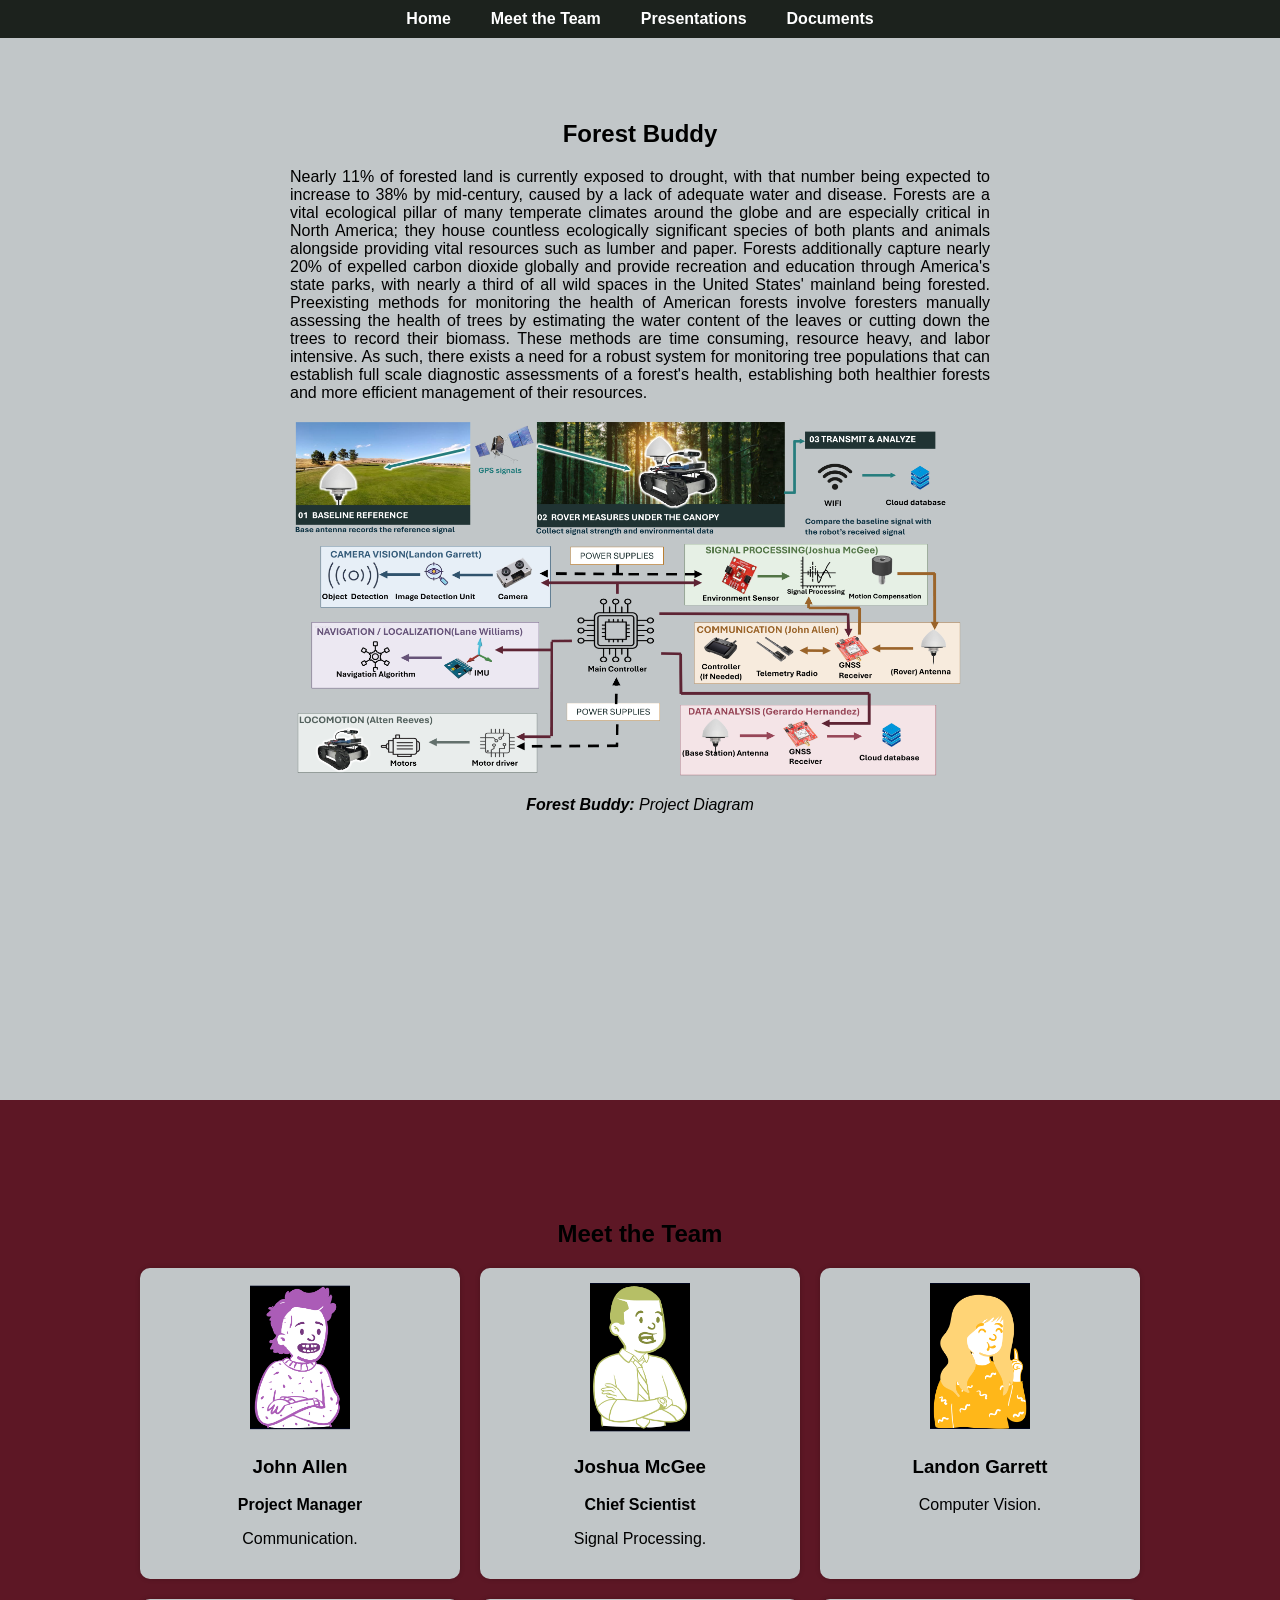
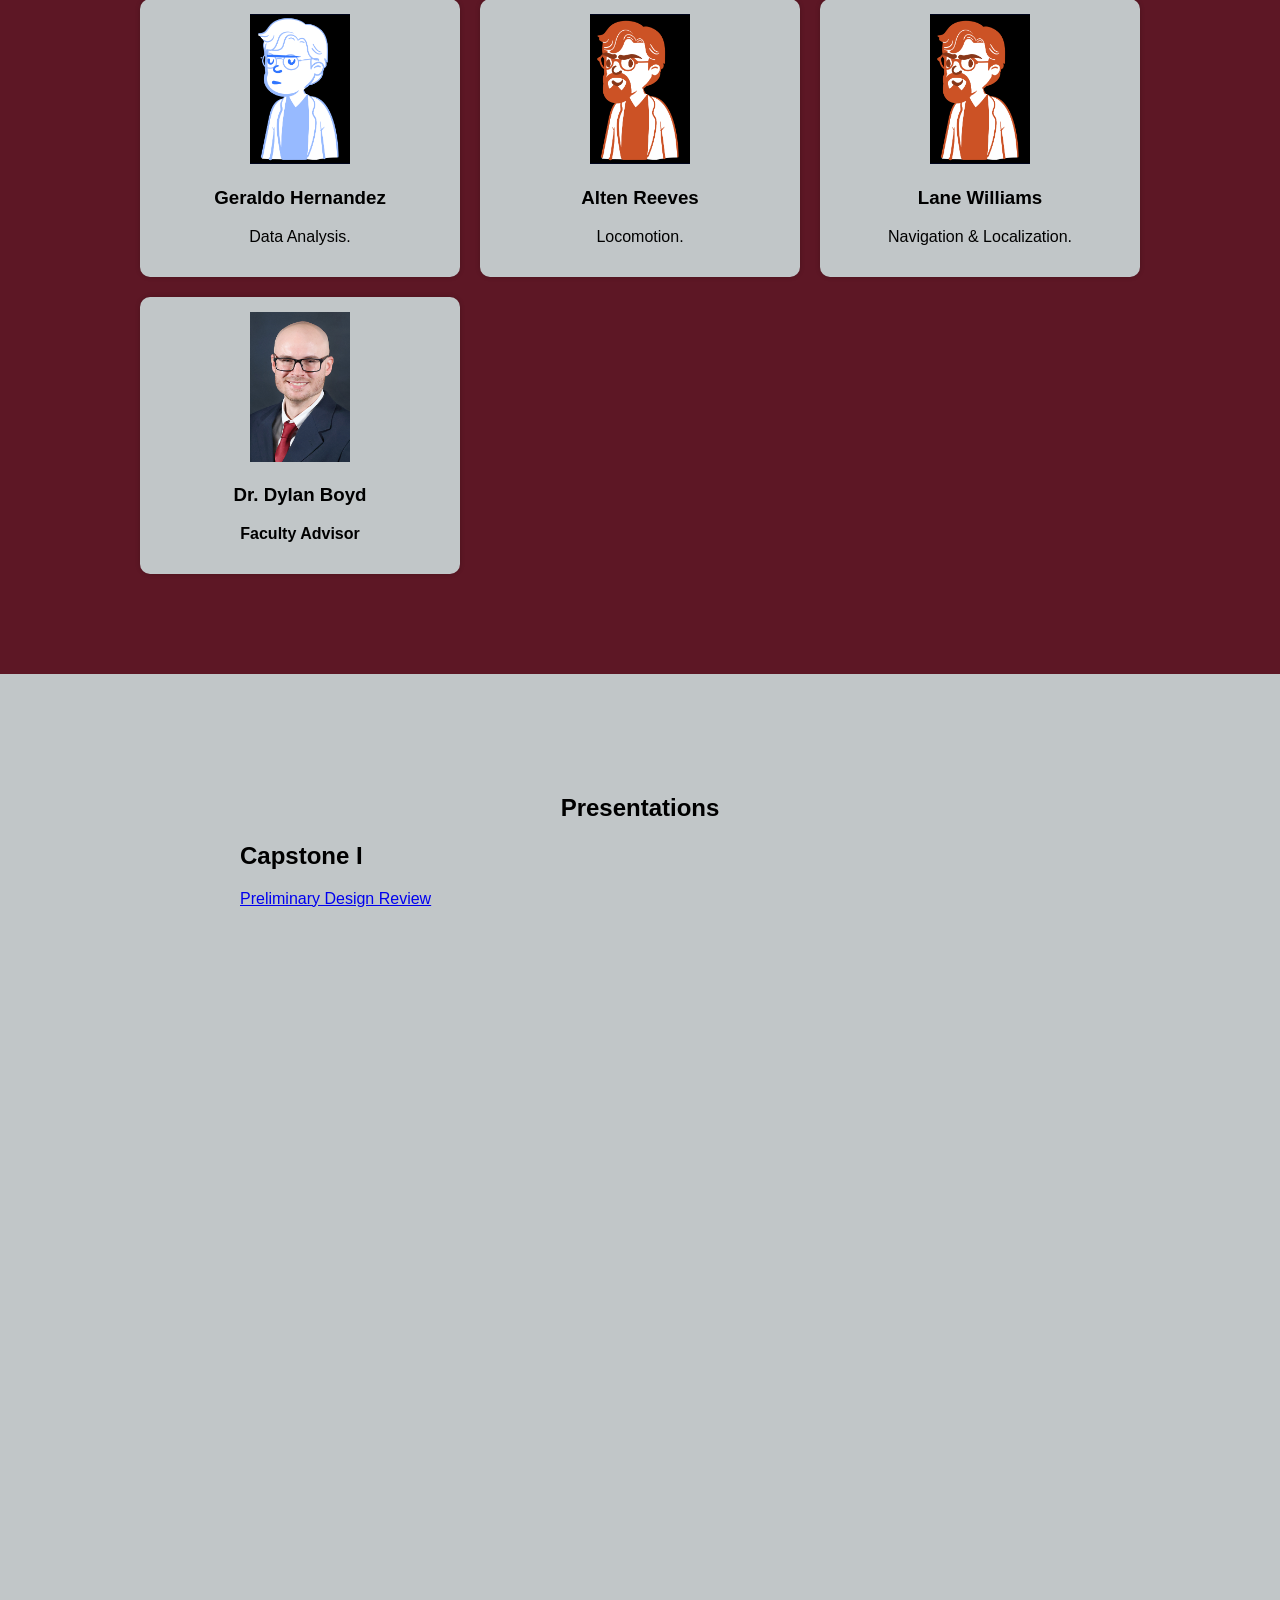
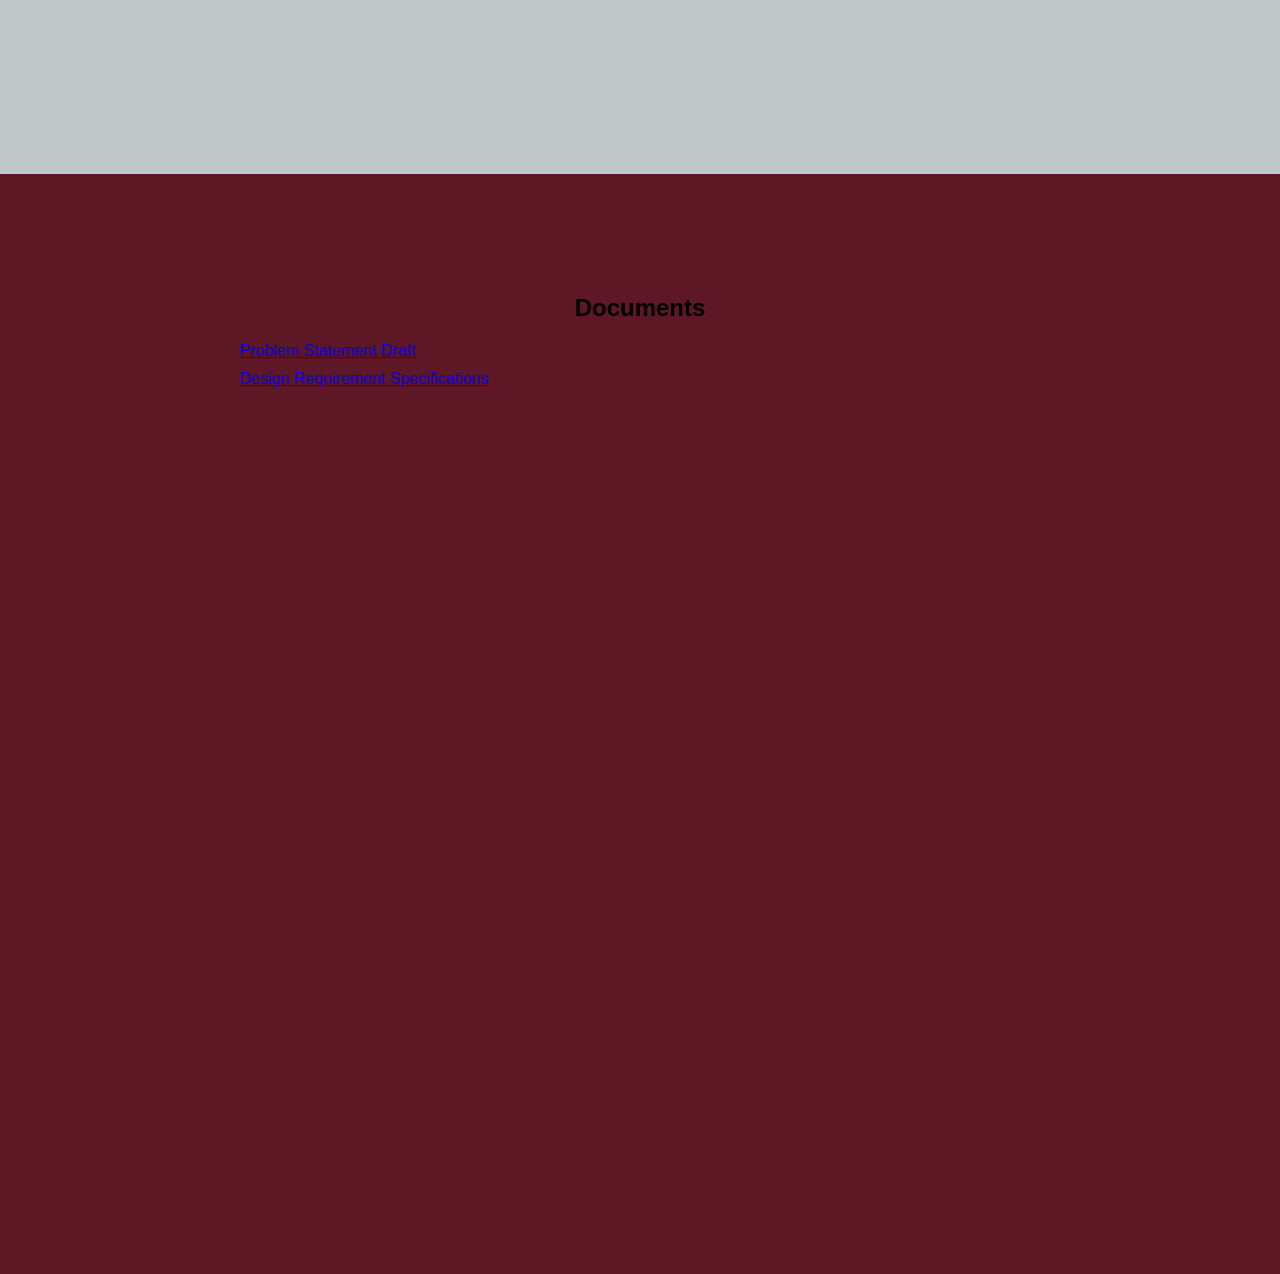
==== Forest_Buddy.html @ c507d67a "Update Forest_Buddy.html" ====
<!DOCTYPE html>
<html lang="en">
<head>
    <meta charset="UTF-8">
    <!-- Makes the site scale correctly on phones -->
    <meta name="viewport" content="width=device-width, initial-scale=1.0">

    <!-- CHANGE THIS: This is the title shown on the browser tab -->
    <title>Forest Buddy</title>

    <style>
        /* =====================
           GENERAL PAGE SETTINGS
           ===================== */
        body {
            margin: 0;
            font-family: Arial, sans-serif; /* CHANGE FONT HERE */
            scroll-behavior: smooth; /* Enables smooth scrolling */
        }

        /* =====================
           NAVIGATION BAR (TOP MENU)
           ===================== */
        .navbar {
            position: fixed; /* Keeps it at the top when scrolling */
            top: 0;
            width: 100%;

            /* CHANGE NAVBAR COLOR HERE */
            background-color: #1C221D;

            padding: 10px 0;
            z-index: 1000; /* Keeps it above everything else */
        }

        .navbar ul {
            list-style: none;
            display: flex;
            justify-content: center;
            margin: 0;
            padding: 0;
        }

        .navbar li {
            margin: 0 20px;
        }

        .navbar a {
            color: white; /* CHANGE TEXT COLOR HERE */
            text-decoration: none;
            font-weight: bold;
        }

        .navbar a:hover {
            text-decoration: underline; /* Hover effect */
        }

        /* =====================
           SECTION STYLING
           ===================== */
        section {
            padding: 100px 20px; /* Space so content isn't hidden behind navbar */
            min-height: 100vh;   /* Each section fills screen height */
        }

        /* CHANGE SECTION COLORS HERE */
        #home { background-color: #C1C6C8; }
        #team { background-color: #5D1725; }
        #presentations { background-color: #C1C6C8; }
        #documents { background-color: #5D1725; }

        h1 {
            text-align: center;
        }

        /* =====================
           TEAM SECTION (GRID)
           ===================== */
        .team-container {
            display: grid;

            /* Auto adjusts number of columns */
            grid-template-columns: repeat(auto-fit, minmax(300px, 1fr));

            gap: 20px;
            max-width: 1000px;
            margin: auto;
        }

        .team-member {
            background: #C1C6C8;
            padding: 15px;
            border-radius: 10px;
            text-align: center;
            box-shadow: 0 0 5px rgba(0,0,0,0.2);
        }

        .team-member img {
            width: 100px;
            height: 150px;
            border-radius: 0%; /* Makes circular images */
            object-fit: cover;
        }

        /* =====================
           LINKS (PRESENTATIONS/DOCS)
           ===================== */
        .link-list {
            max-width: 800px;
            margin: auto;
        }

        .link-list ul {
            list-style: none;
            padding: 0;
        }

        .link-list li {
            margin: 10px 0;
        }

    </style>
</head>
<body>

    <!-- =====================
         NAVIGATION BAR
         - These links jump to sections on the SAME page
         - The # must match the section id below
         ===================== -->
    <div class="navbar">
        <ul>
            <!-- To add a new tab, copy one of these lines -->
            <li><a href="#home">Home</a></li>
            <li><a href="#team">Meet the Team</a></li>
            <li><a href="#presentations">Presentations</a></li>
            <li><a href="#documents">Documents</a></li>
        </ul>
    </div>

    <!-- =====================
         HOME SECTION
         ===================== -->
    <section id="home">
        <h1>Forest Buddy</h1>

        <!-- CHANGE THIS TEXT: Project description -->
        <p style="text-align:justify; max-width:700px; margin:auto;">
          Nearly 11% of forested land is currently exposed to drought, with that number being expected to 
increase to 38% by mid-century, caused by a lack of adequate water and disease. Forests are a 
vital ecological pillar of many temperate climates around the globe and are especially critical in 
North America; they house countless ecologically significant species of both plants and animals
alongside providing vital resources such as lumber and paper. Forests additionally capture nearly 
20% of expelled carbon dioxide globally and provide recreation and education through America's 
state parks, with nearly a third of all wild spaces in the United States' mainland being forested. 
Preexisting methods for monitoring the health of American forests involve foresters manually 
assessing the health of trees by estimating the water content of the leaves or cutting down the 
trees to record their biomass. These methods are time consuming, resource heavy, and labor 
intensive. As such, there exists a need for a robust system for monitoring tree populations that 
can establish full scale diagnostic assessments of a forest's health, establishing both healthier 
forests and more efficient management of their resources.  
        </p>

        <!-- PROJECT IMAGE
             Replace the URL below with your own image file or link -->
        <!--
        <div style="text-align:center; margin-top:20px;">
            <img src="src/images/Process Diagram.png" alt="Project Image" style="width:100%; max-width:500px; height:323px;">
            <img src="src/images/System Diagram.png" alt="Project Image" style="width:100%; max-width:500px; height:auto;">
            <figcaption style="margin-top:10px; font-style:italic; color:black;">
            <strong>Forest Buddy: </strong>(left) Process Diagram, (right) System Diagram
            </figcaption>
        
        </div>
        -->
                <div style="text-align:center; margin-top:20px;">
            <img src="src/images/Combined_Diagram.png" alt="Project Image" style="width:100%; max-width:700px; height:360px;">
            <figcaption style="margin-top:10px; font-style:italic; color:black;">
            <strong>Forest Buddy: </strong> Project Diagram
            </figcaption>
        
        </div>
    </section>

    <!-- =====================
         MEET THE TEAM SECTION
         ===================== -->
    <section id="team">
        <h1>Meet the Team</h1>

        <div class="team-container">

            <!-- TEAM MEMBER TEMPLATE
         Copy/paste this block to add more members -->
            <div class="team-member">
                <!-- Replace image -->
                <img src="src/images/Chris Striker.png" alt="Member">

                <!-- Replace name -->
                <h3>John Allen</h3>

                <!-- Replace role -->
                <p><strong>Project Manager</strong></p>

                <!-- Replace responsibilities -->
                <p>Communication.</p>
            </div>

            <!-- Duplicate above block for each team member -->

            <div class="team-member">
                <!-- Replace image -->
                
                <img src="src/images/Harold Johnston.png" alt="Member">

                <!-- Replace name -->
                <h3>Joshua McGee</h3>

                <!-- Replace role -->
                <p><strong>Chief Scientist</strong></p>

                <!-- Replace responsibilities -->
                <p>Signal Processing.</p>
            </div>
            <div class="team-member">
                <!-- Replace image -->
                <img src="src/images/Alma McLeod.png" alt="Member">

                <!-- Replace name -->
                <h3>Landon Garrett</h3>

                <!-- Replace responsibilities -->
                <p>Computer Vision.</p>
            </div>

            <div class="team-member">
                <!-- Replace image -->
                <img src="src/images/Braxton Jackson.png" alt="Member">

                <!-- Replace name -->
                <h3>Geraldo Hernandez</h3>

                <!-- Replace responsibilities -->
                <p>Data Analysis.</p>
            </div>

            <div class="team-member">
                <!-- Replace image -->
                <img src="src/images/Jaxton Brackson.png" alt="Member">

                <!-- Replace name -->
                <h3>Alten Reeves</h3>

                <!-- Replace responsibilities -->
                <p>Locomotion.</p>
            </div>

            <div class="team-member">
                <!-- Replace image -->
                <img src="src/images/Jaxton Brackson.png" alt="Member">

                <!-- Replace name -->
                <h3>Lane Williams</h3>

                <!-- Replace responsibilities -->
                <p>Navigation & Localization.</p>
            </div>

            <div class="team-member">
                <!-- Replace image -->
                <img src="src/images/dr_boyd.JPG" alt="Member">

                <!-- Replace name -->
                <h3>Dr. Dylan Boyd</h3>

                <!-- Replace role -->
                <p><strong>Faculty Advisor</strong></p>


            </div>

        </div>
    </section>

    <!-- =====================
         PRESENTATIONS SECTION
         ===================== -->
    <section id="presentations">
        <h1>Presentations</h1>

        <div class="link-list">
            <ul>

                <!-- LINK TEMPLATE
                     To add a presentation:
                     1) Upload file to Google Drive / OneDrive / etc.
                     2) Copy the share link
                     3) Replace the # with your link -->
                     <h2> Capstone I</h2>
                <li><a href="src/presentations/Updated_PDR.pptx" download target="_blank">Preliminary Design Review</a></li>
              <!--   <li><a href="src/presentations/MSDR-Forest Buddy.pptx" download target="_blank">Mid Semester Design Review</a></li>  -->
                 <!--  <li><a href="src/presentations/FDR-Forest Buddy.pptx" download target="_blank">Final Design Review</a></li> -->


                <!-- To add more links, copy a <li> line above -->

            </ul>
        </div>
    </section>

    <!-- =====================
         DOCUMENTS SECTION
         ===================== -->
    <section id="documents">
        <h1>Documents</h1>

        <div class="link-list">
            <ul>

                <!-- SAME INSTRUCTIONS AS PRESENTATIONS -->
                <li><a href="src/documents/forest_Buddy_problem_Statement.pdf" download target="_blank">Problem Statement Draft</a></li>
                <li><a href="src/documents/ForestBuddy_DesignRequirementSpecificaations_Final.pdf" download target="_blank">Design Requirement Specifications</a></li>

            </ul>
        </div>
    </section>

</body>
</html>
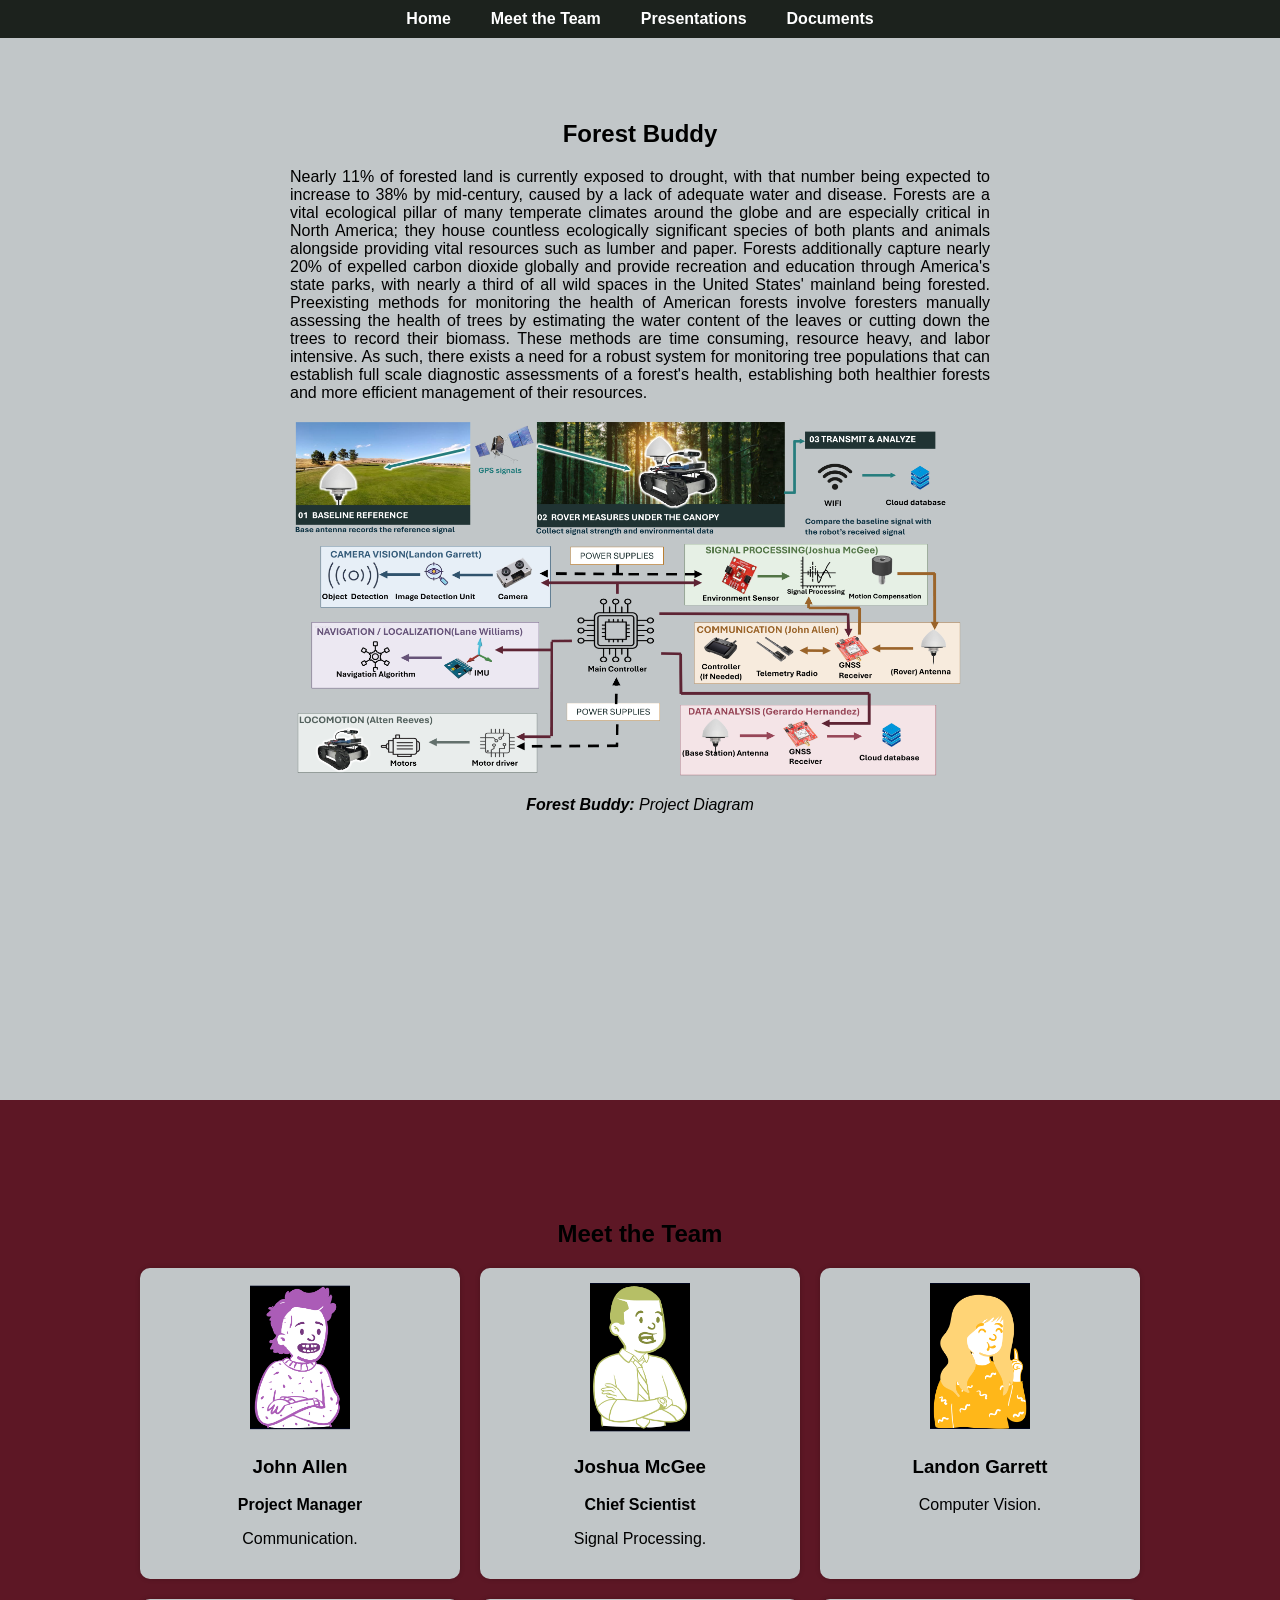
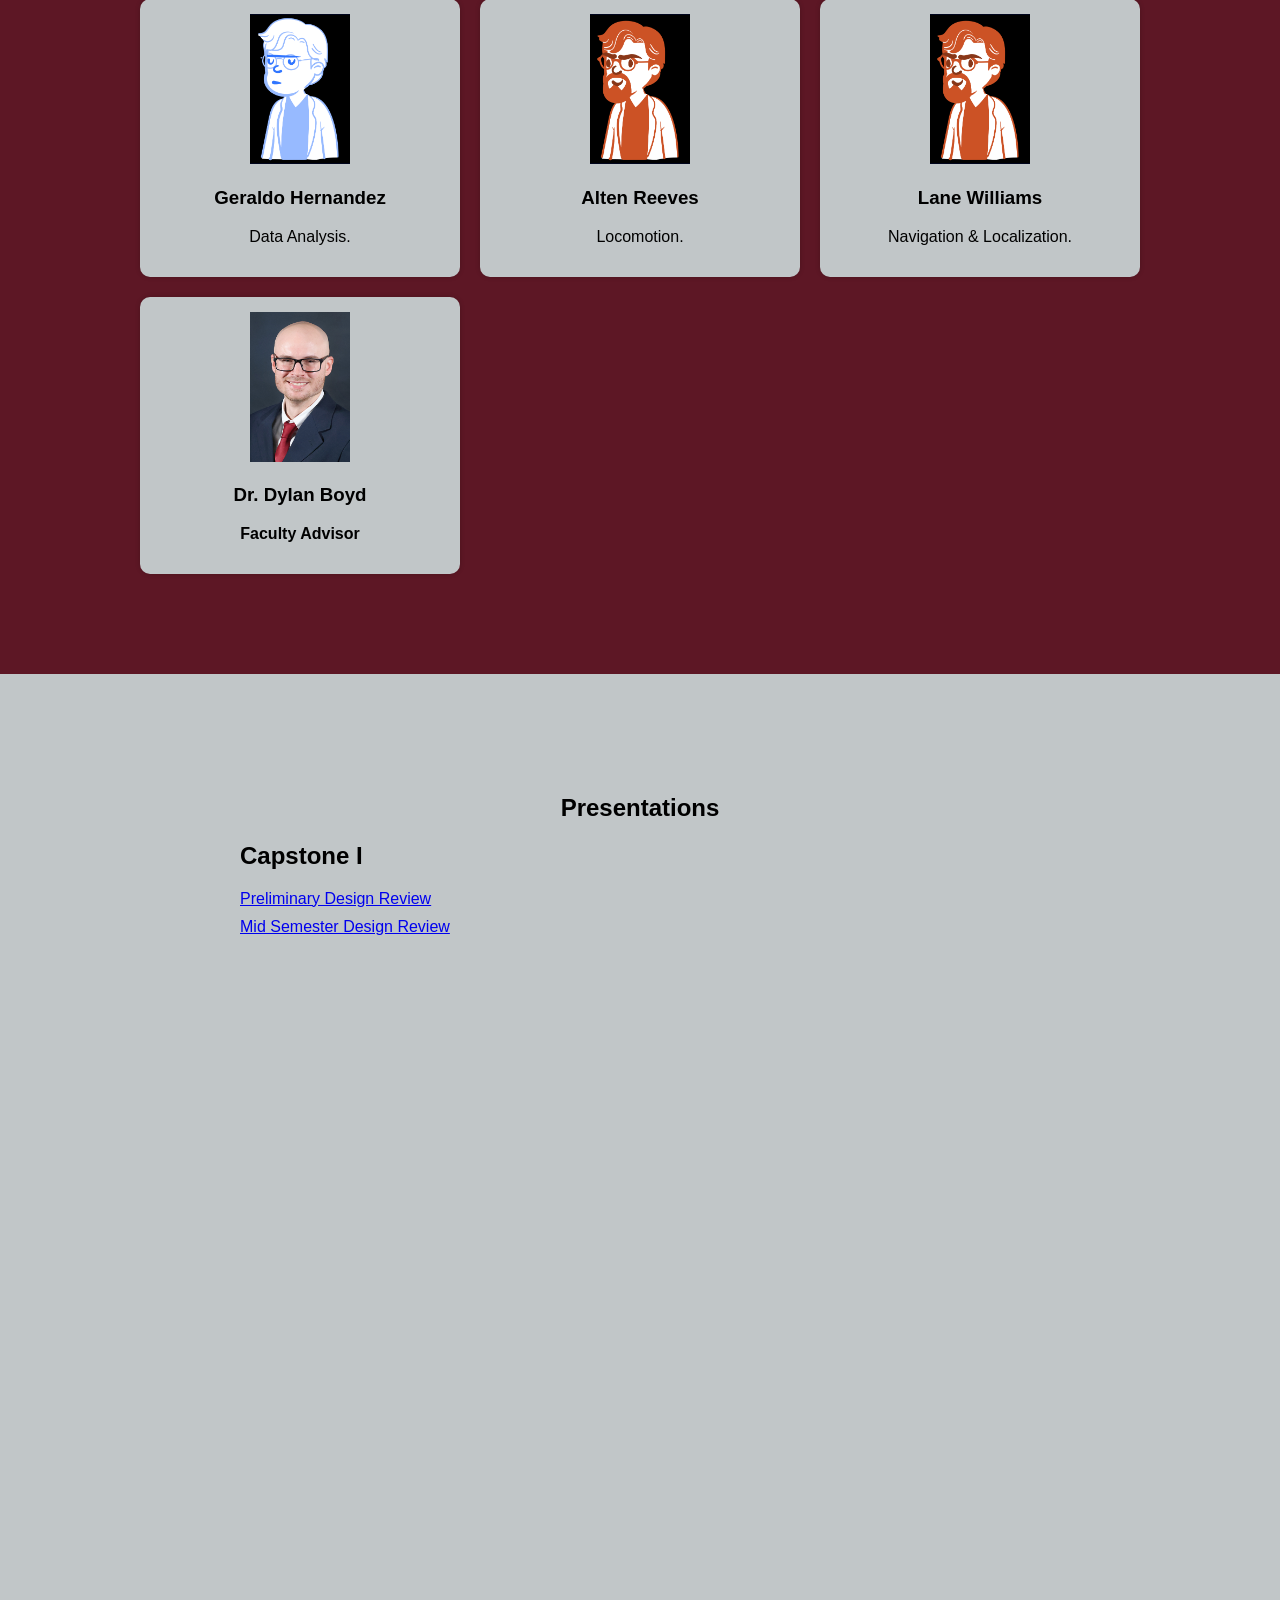
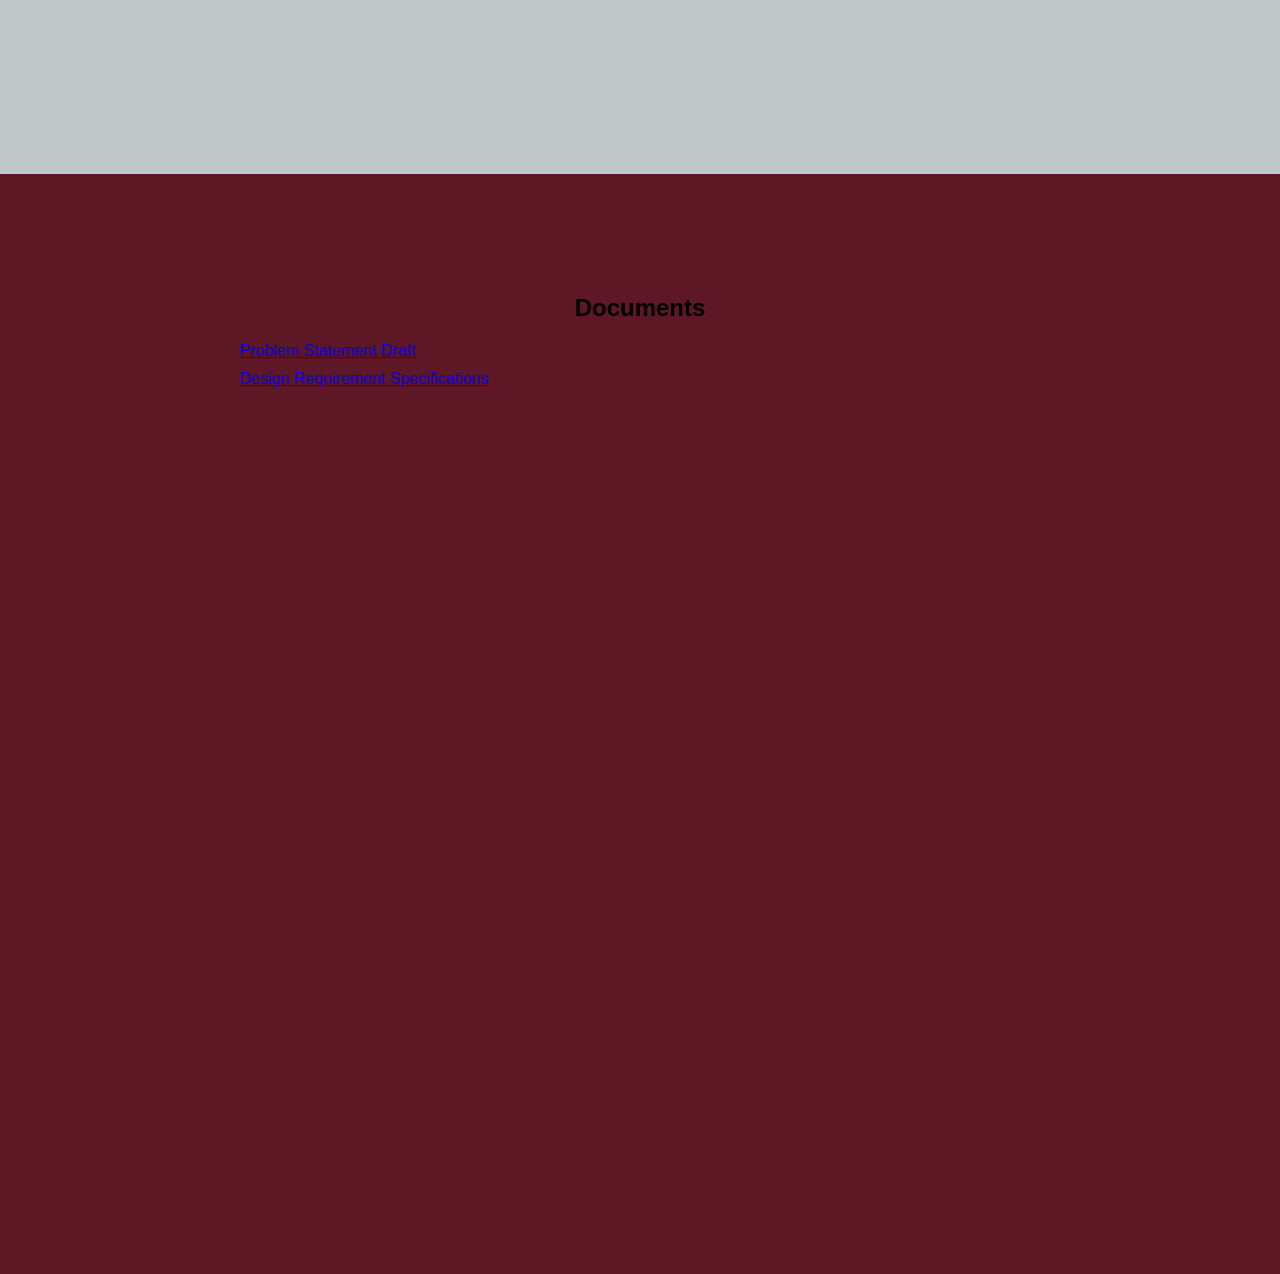
==== commit 8b3928d4: "Update Forest_Buddy.html" ====
--- a/Forest_Buddy.html
+++ b/Forest_Buddy.html
@@ -298,7 +298,7 @@
                      3) Replace the # with your link -->
                      <h2> Capstone I</h2>
                 <li><a href="src/presentations/Updated_PDR.pptx" download target="_blank">Preliminary Design Review</a></li>
-              <!--   <li><a href="src/presentations/MSDR-Forest Buddy.pptx" download target="_blank">Mid Semester Design Review</a></li>  -->
+               <li><a href="src/presentations/Forest_Buddy_MSDR(1).pptx" download target="_blank">Mid Semester Design Review</a></li> 
                  <!--  <li><a href="src/presentations/FDR-Forest Buddy.pptx" download target="_blank">Final Design Review</a></li> -->
 
 
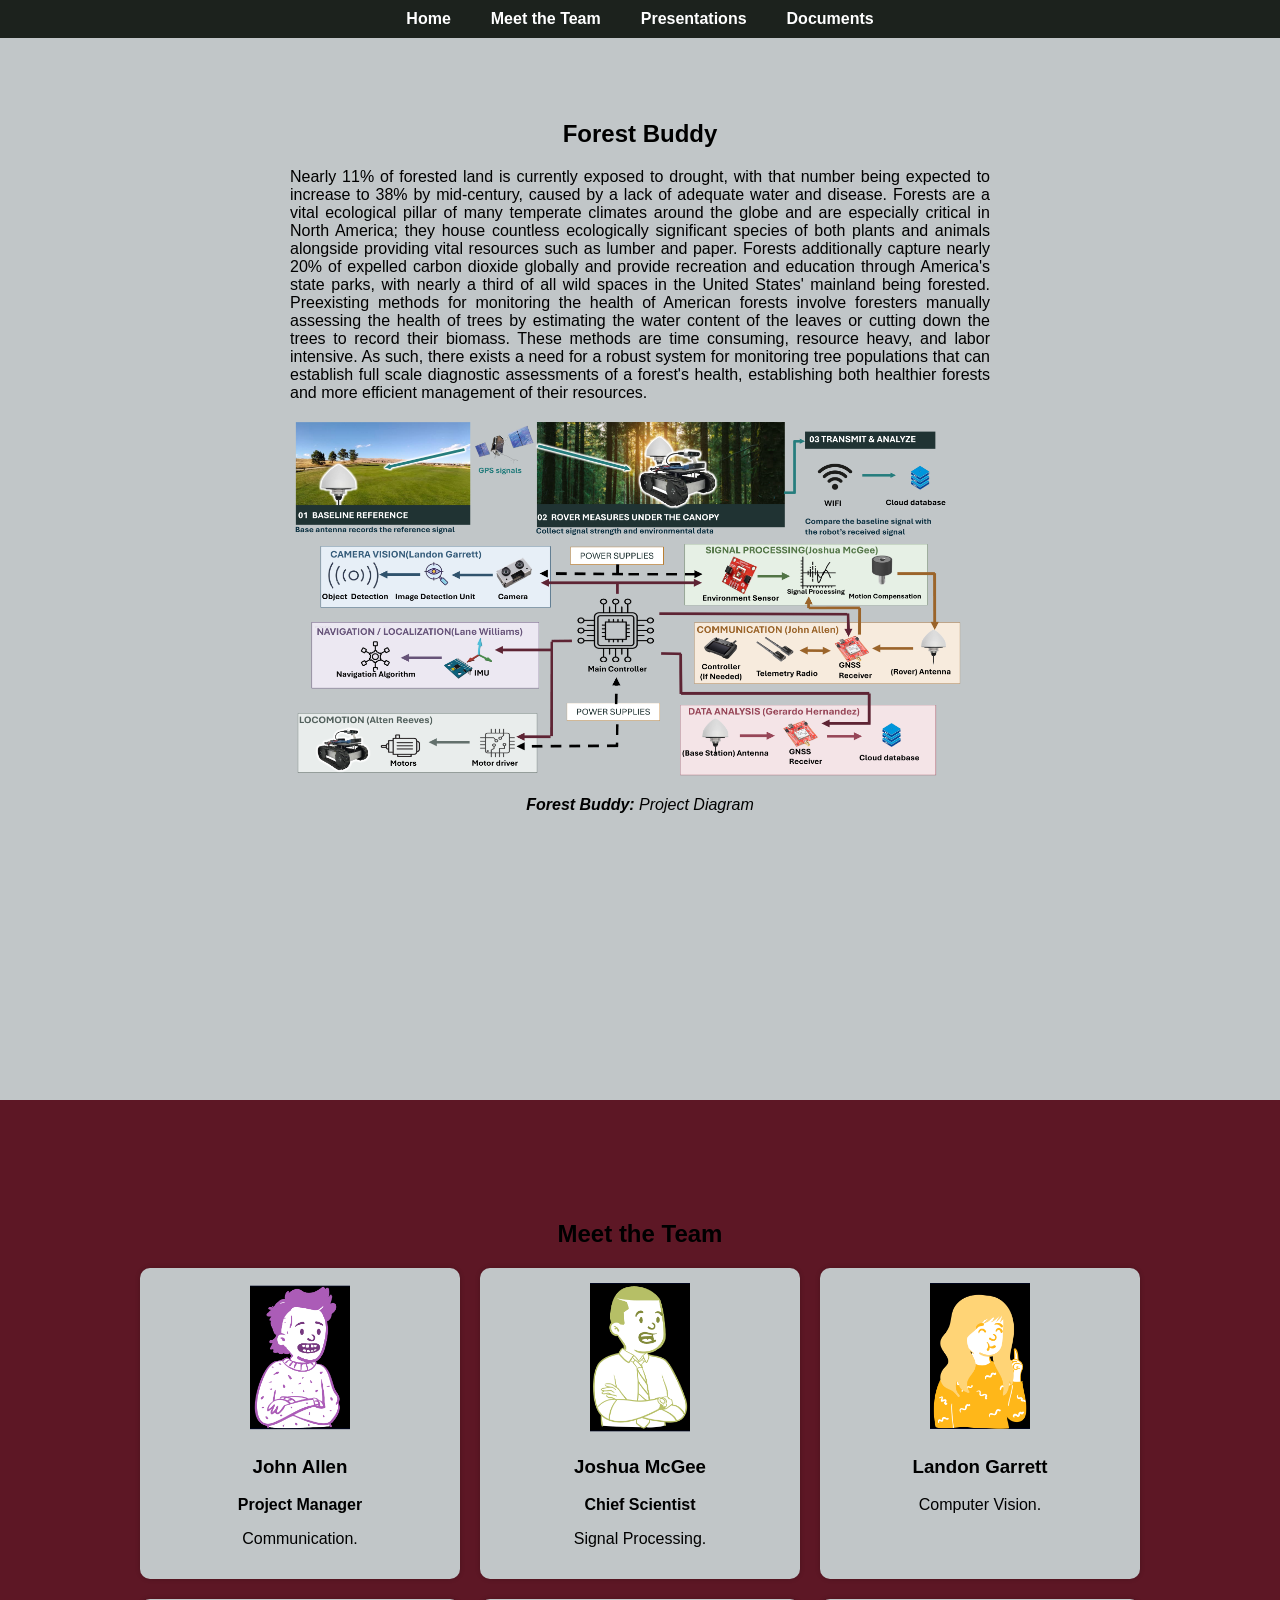
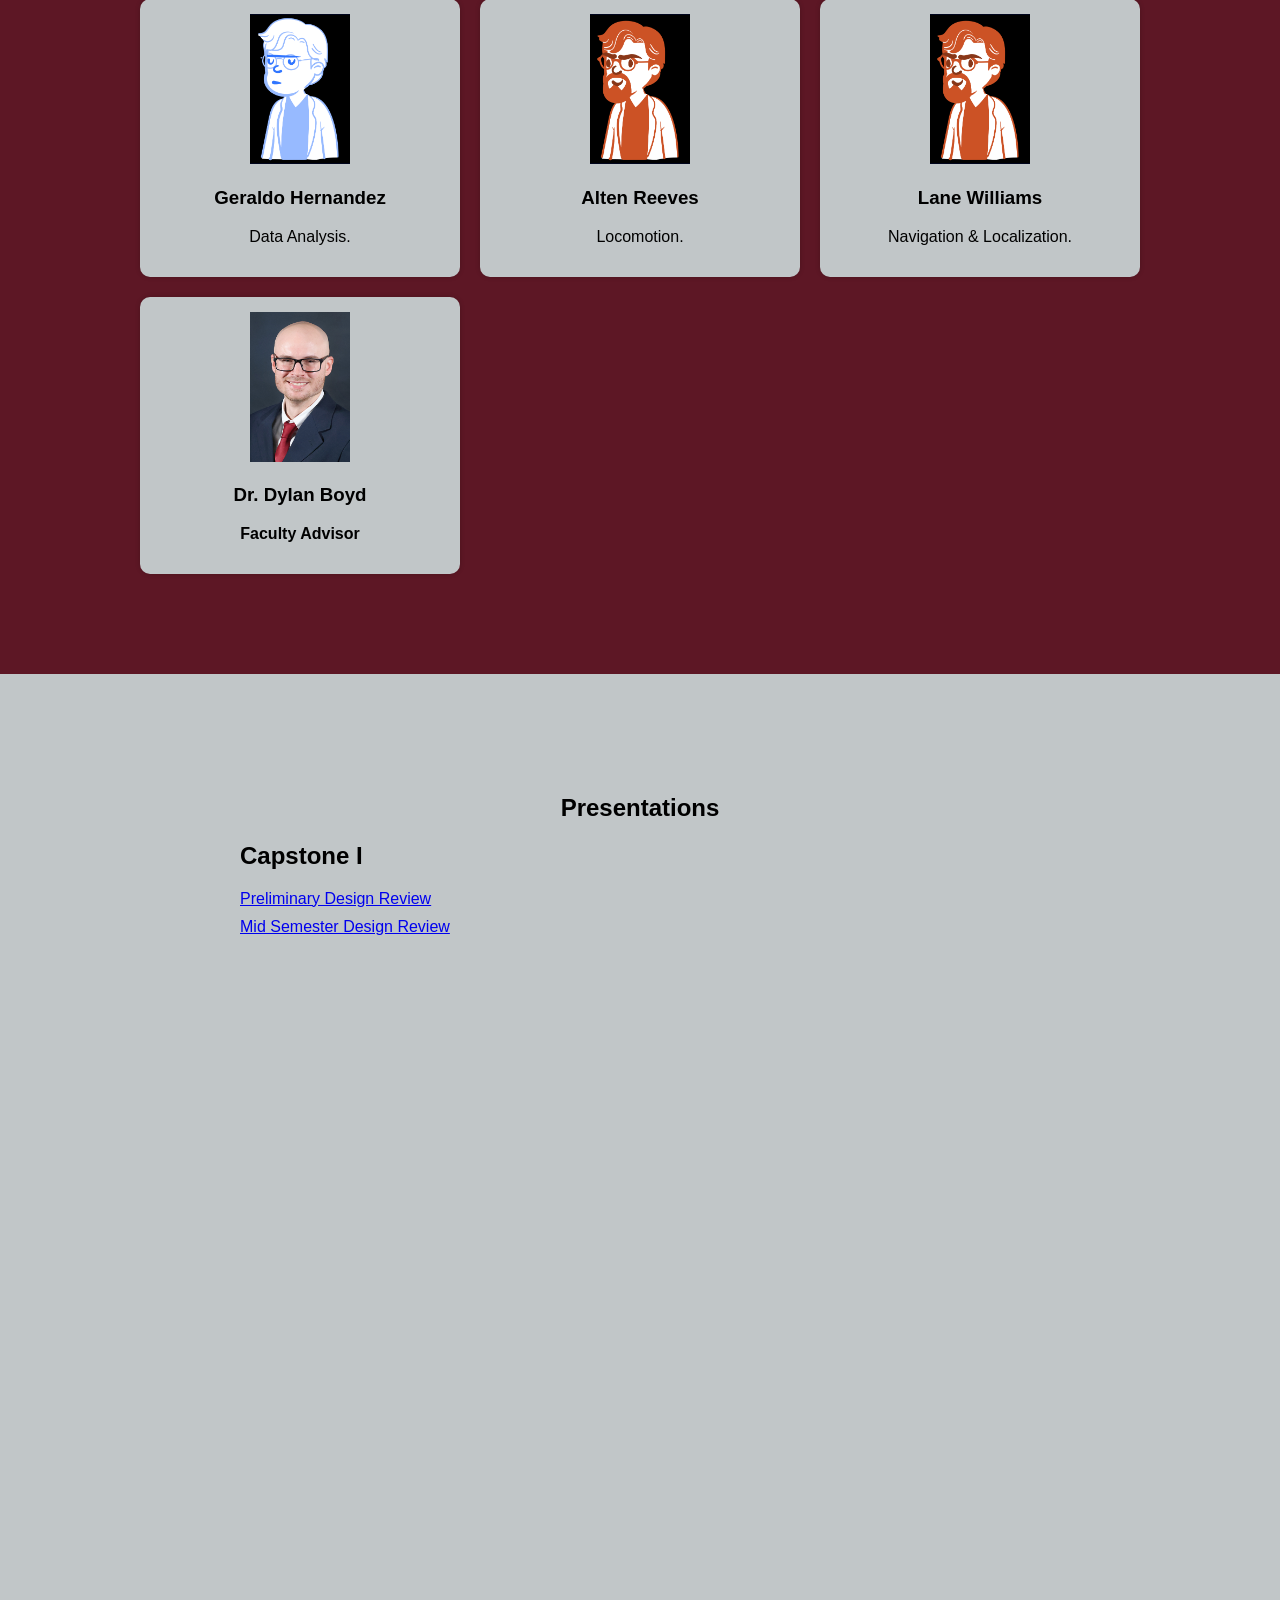
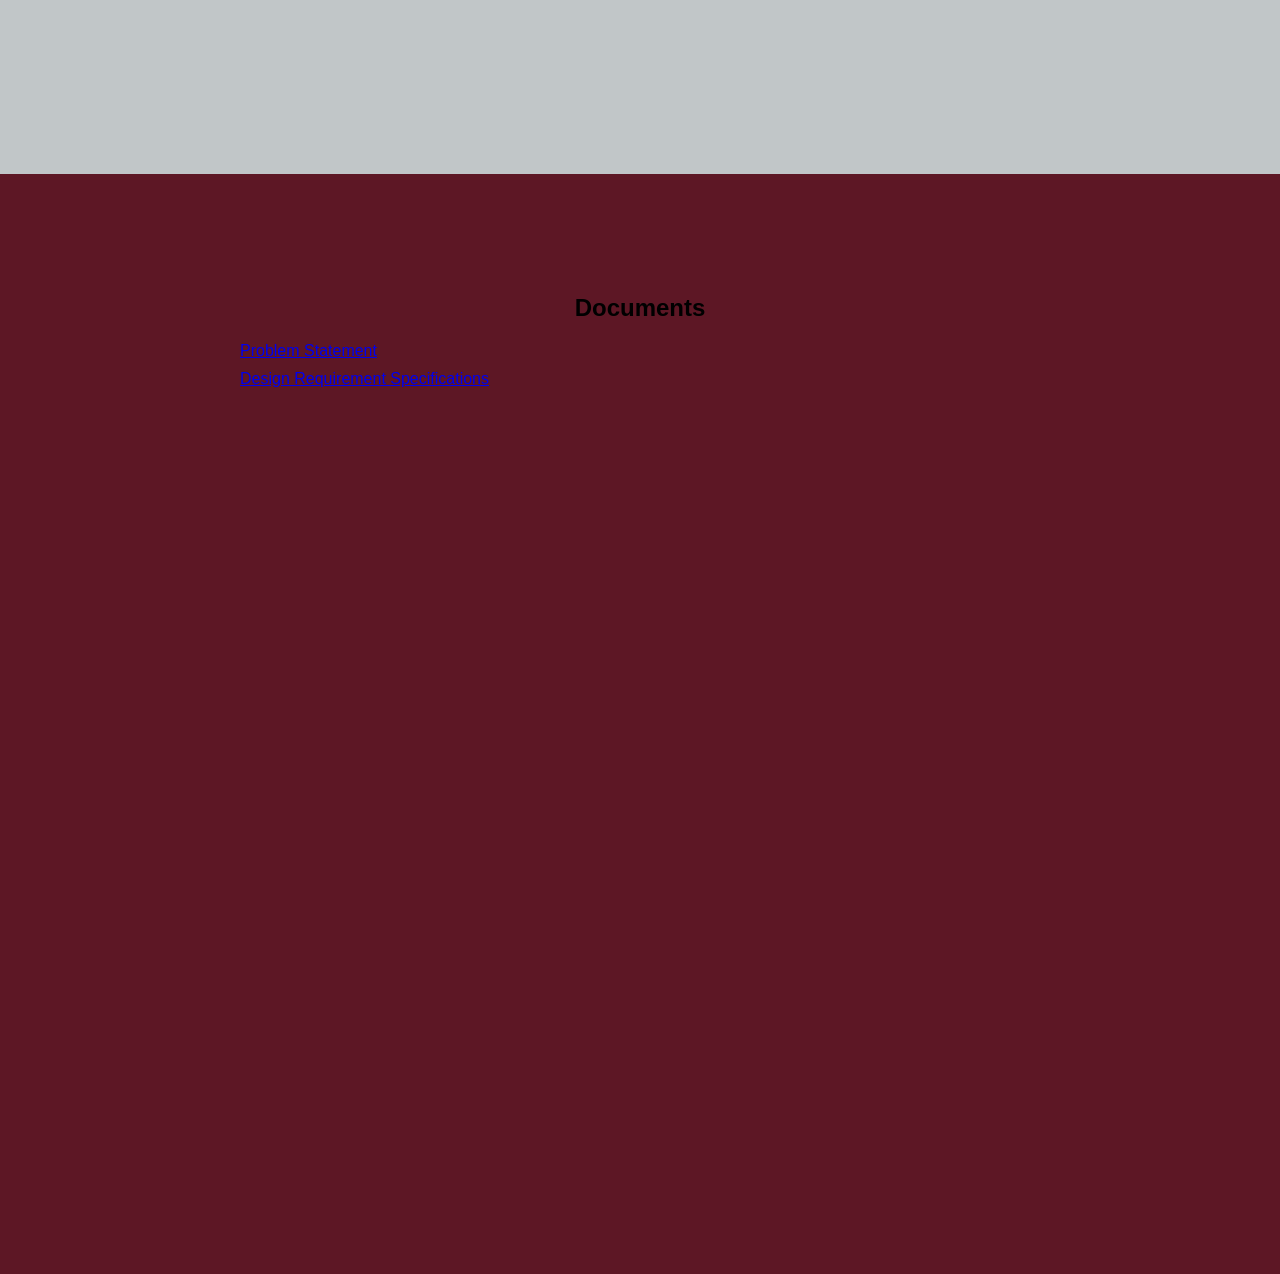
==== commit dea44594: "Update Forest_Buddy.html" ====
--- a/Forest_Buddy.html
+++ b/Forest_Buddy.html
@@ -318,8 +318,8 @@
             <ul>
 
                 <!-- SAME INSTRUCTIONS AS PRESENTATIONS -->
-                <li><a href="src/documents/forest_Buddy_problem_Statement.pdf" download target="_blank">Problem Statement Draft</a></li>
-                <li><a href="src/documents/ForestBuddy_DesignRequirementSpecificaations_Final.pdf" download target="_blank">Design Requirement Specifications</a></li>
+                <li><a href="src/documents/ForestBuddy_ProblemStatement_Final" download target="_blank">Problem Statement</a></li>
+                <li><a href="src/documents/ForestBuddy_DesignRequirementSpecifications_Final.pdf" download target="_blank">Design Requirement Specifications</a></li>
 
             </ul>
         </div>
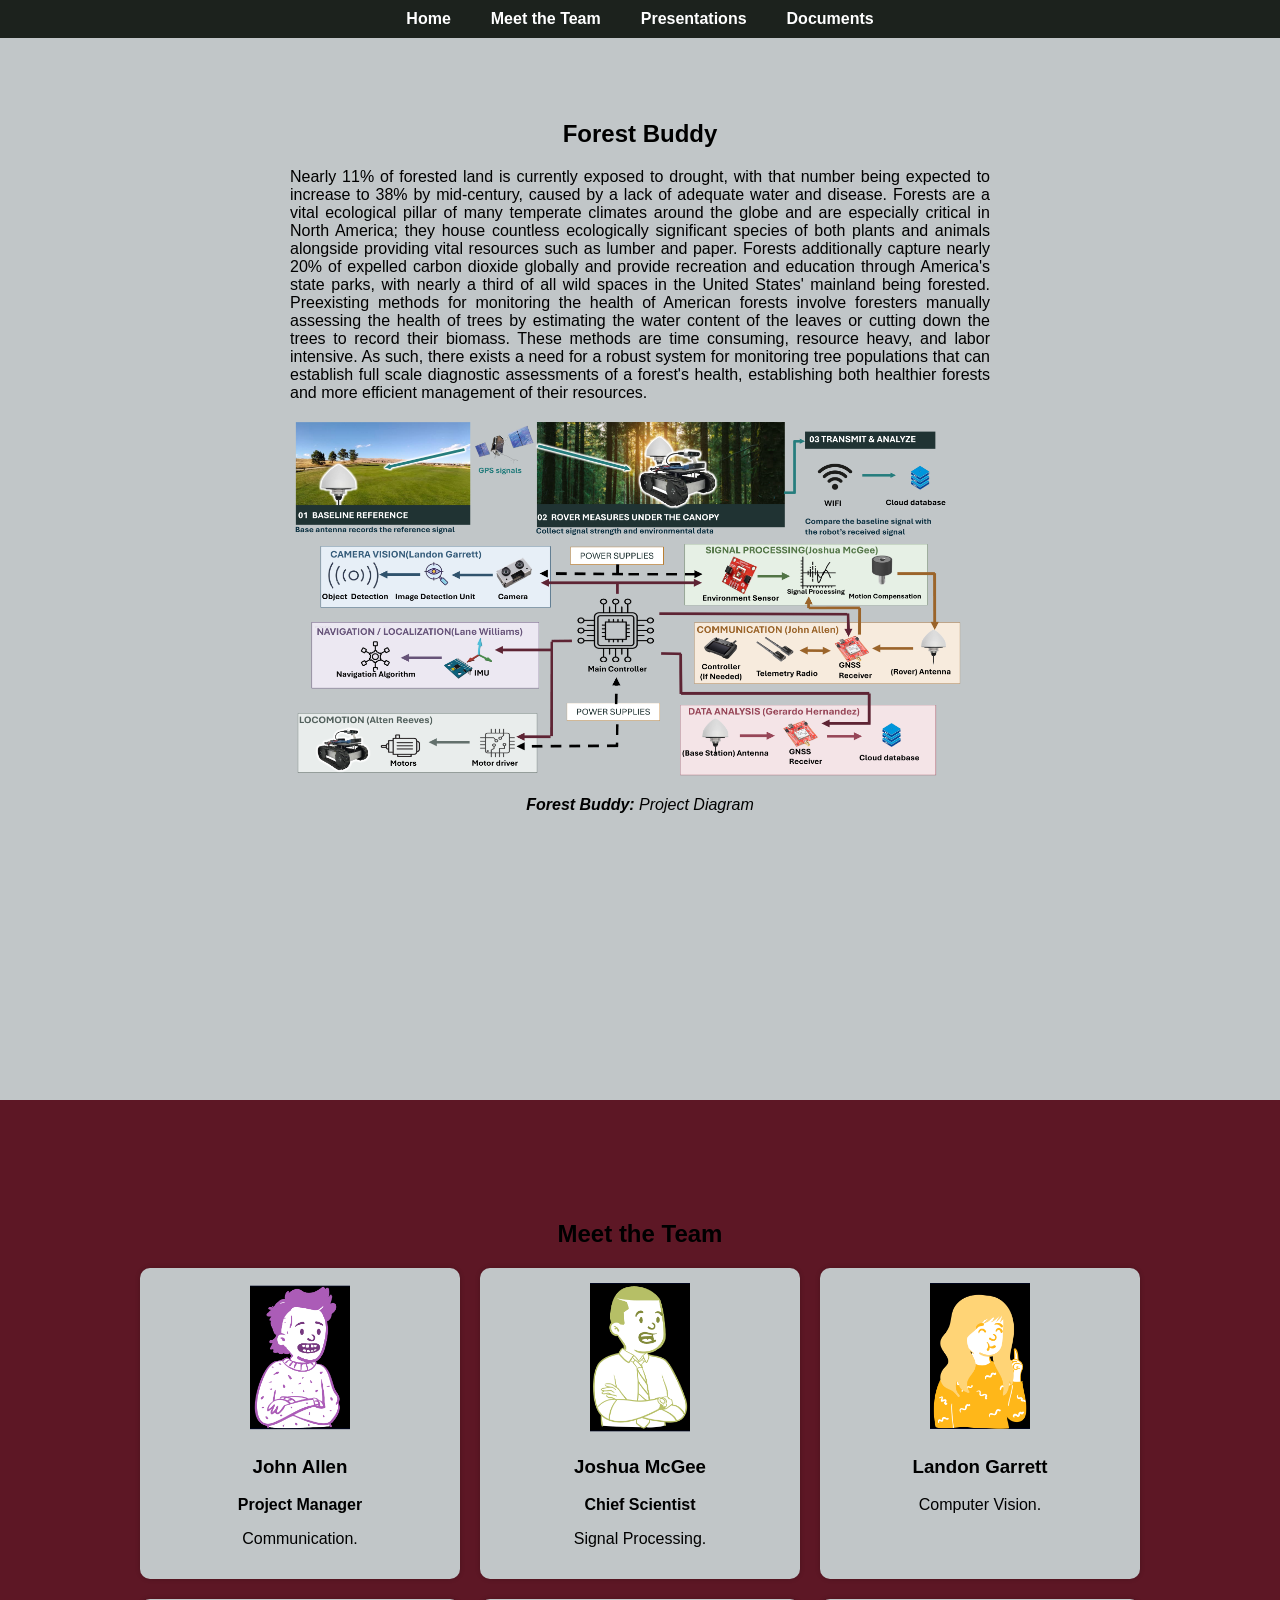
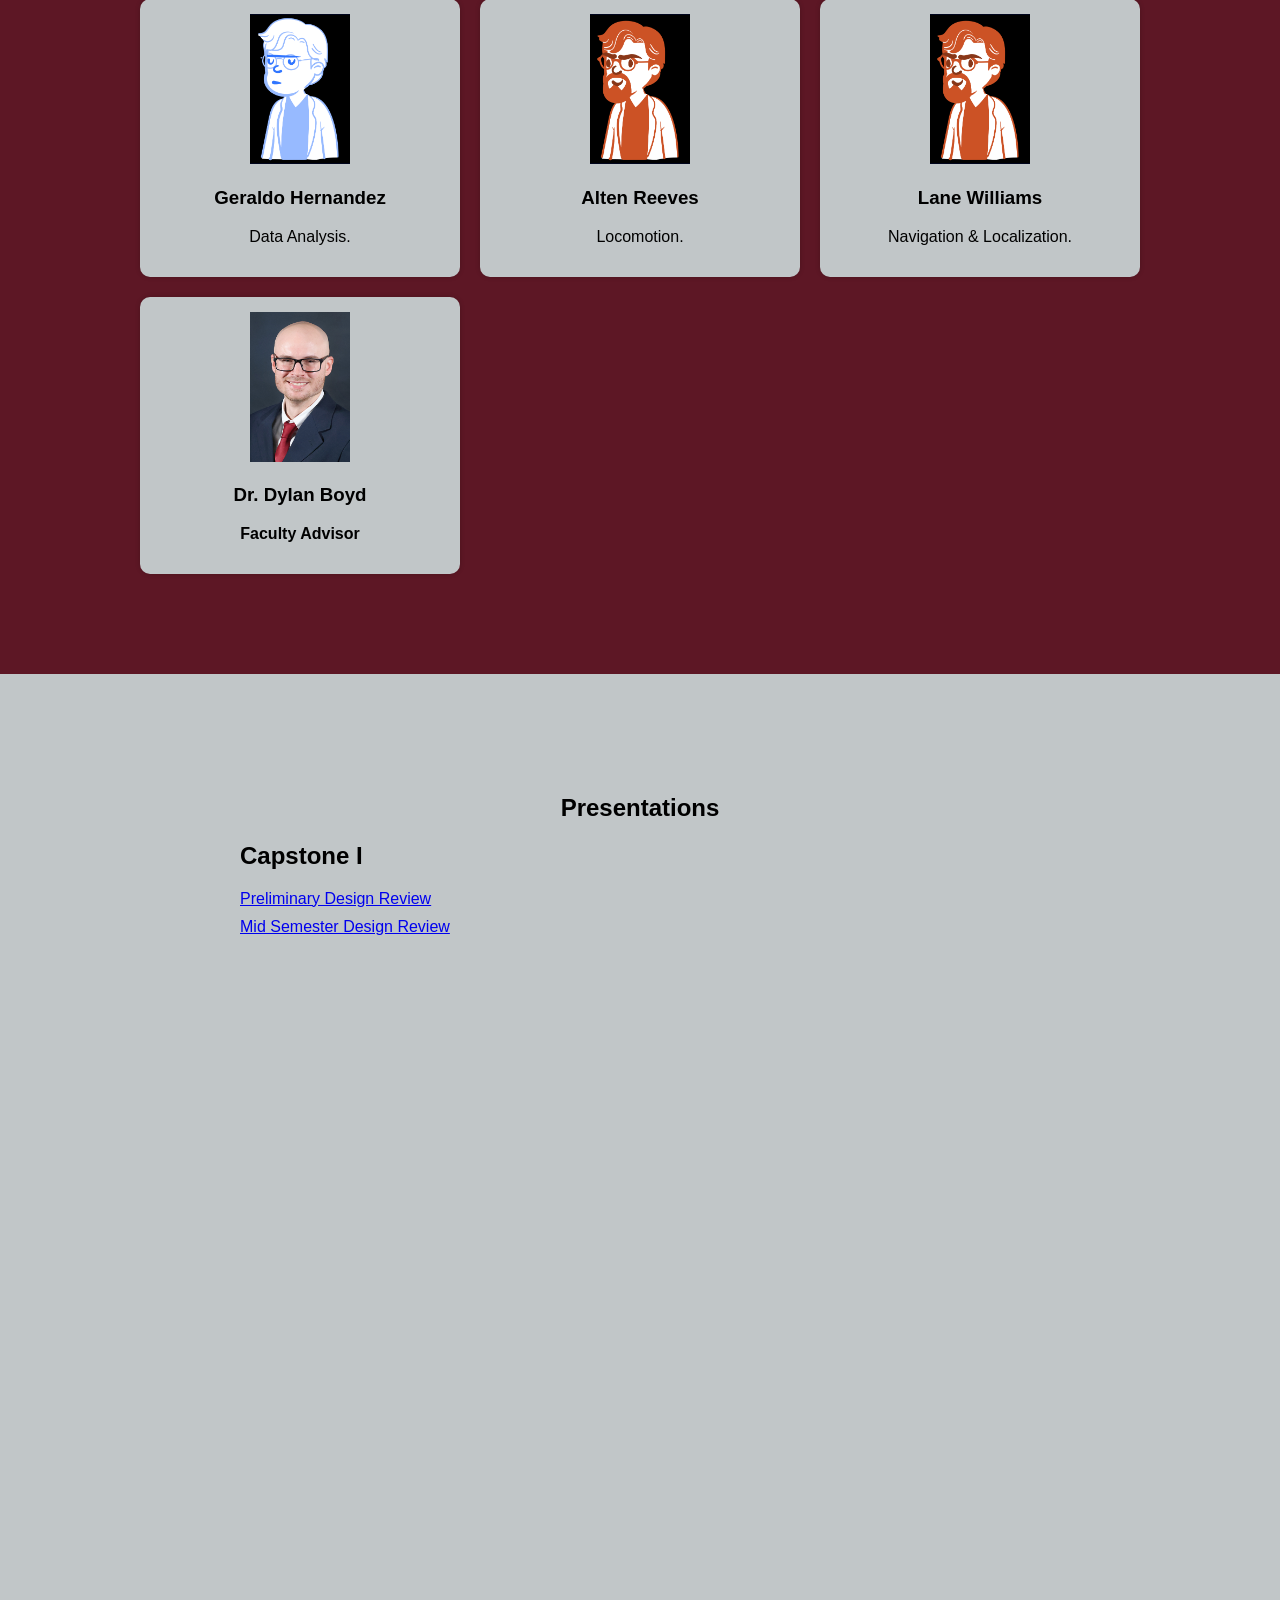
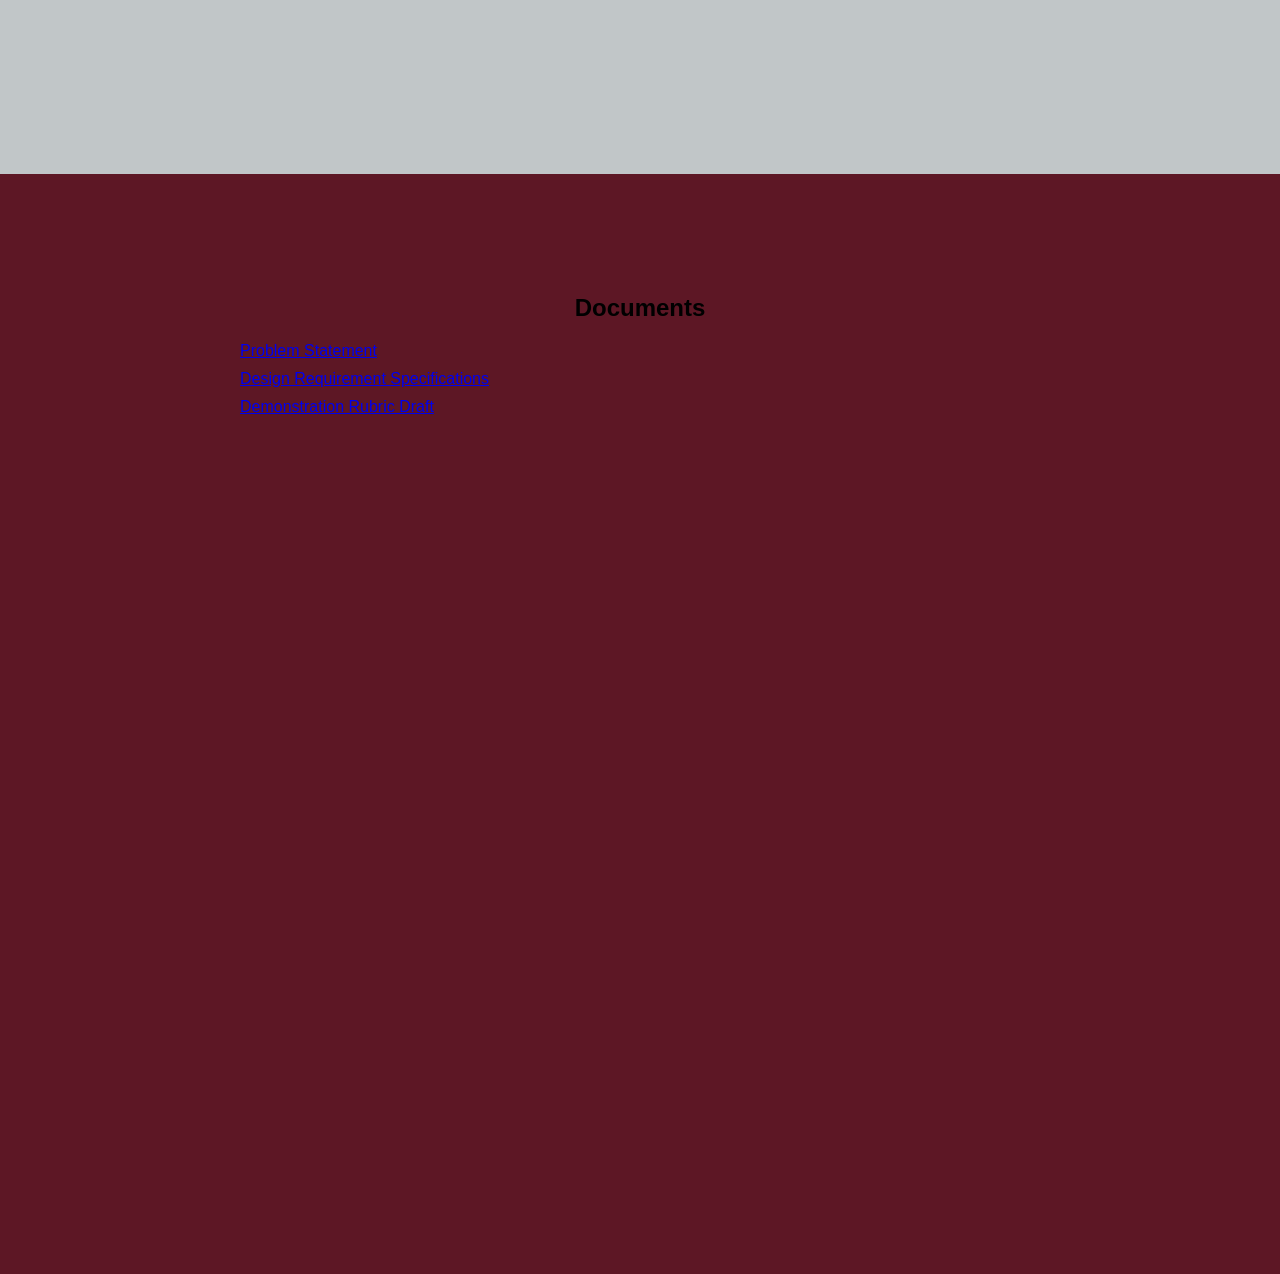
==== commit 5a554701: "Update Forest_Buddy.html" ====
--- a/Forest_Buddy.html
+++ b/Forest_Buddy.html
@@ -320,6 +320,7 @@
                 <!-- SAME INSTRUCTIONS AS PRESENTATIONS -->
                 <li><a href="src/documents/ForestBuddy_ProblemStatement_Final" download target="_blank">Problem Statement</a></li>
                 <li><a href="src/documents/ForestBuddy_DesignRequirementSpecifications_Final.pdf" download target="_blank">Design Requirement Specifications</a></li>
+                <li><a href="src/documents/ForestBuddy_DemoRubric_draft.pdf" download target="_blank">Demonstration Rubric Draft</a></li>
 
             </ul>
         </div>
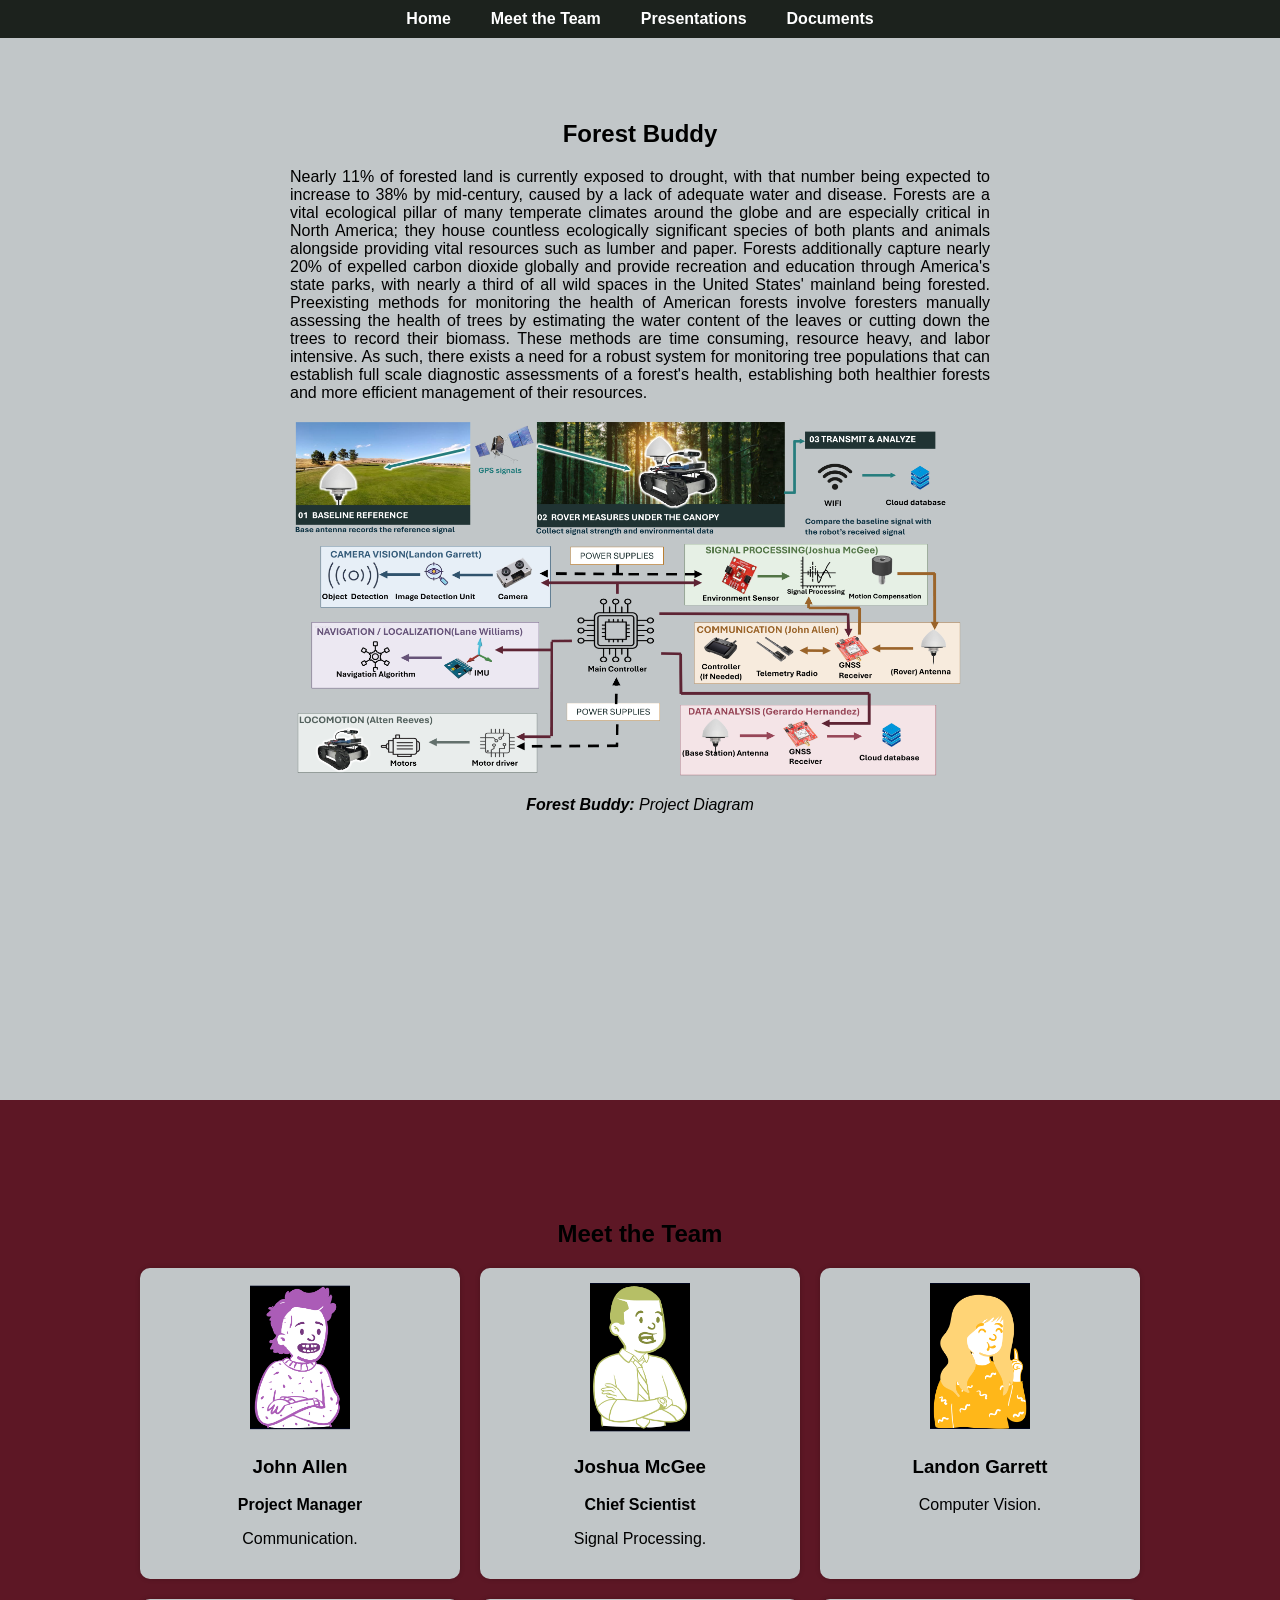
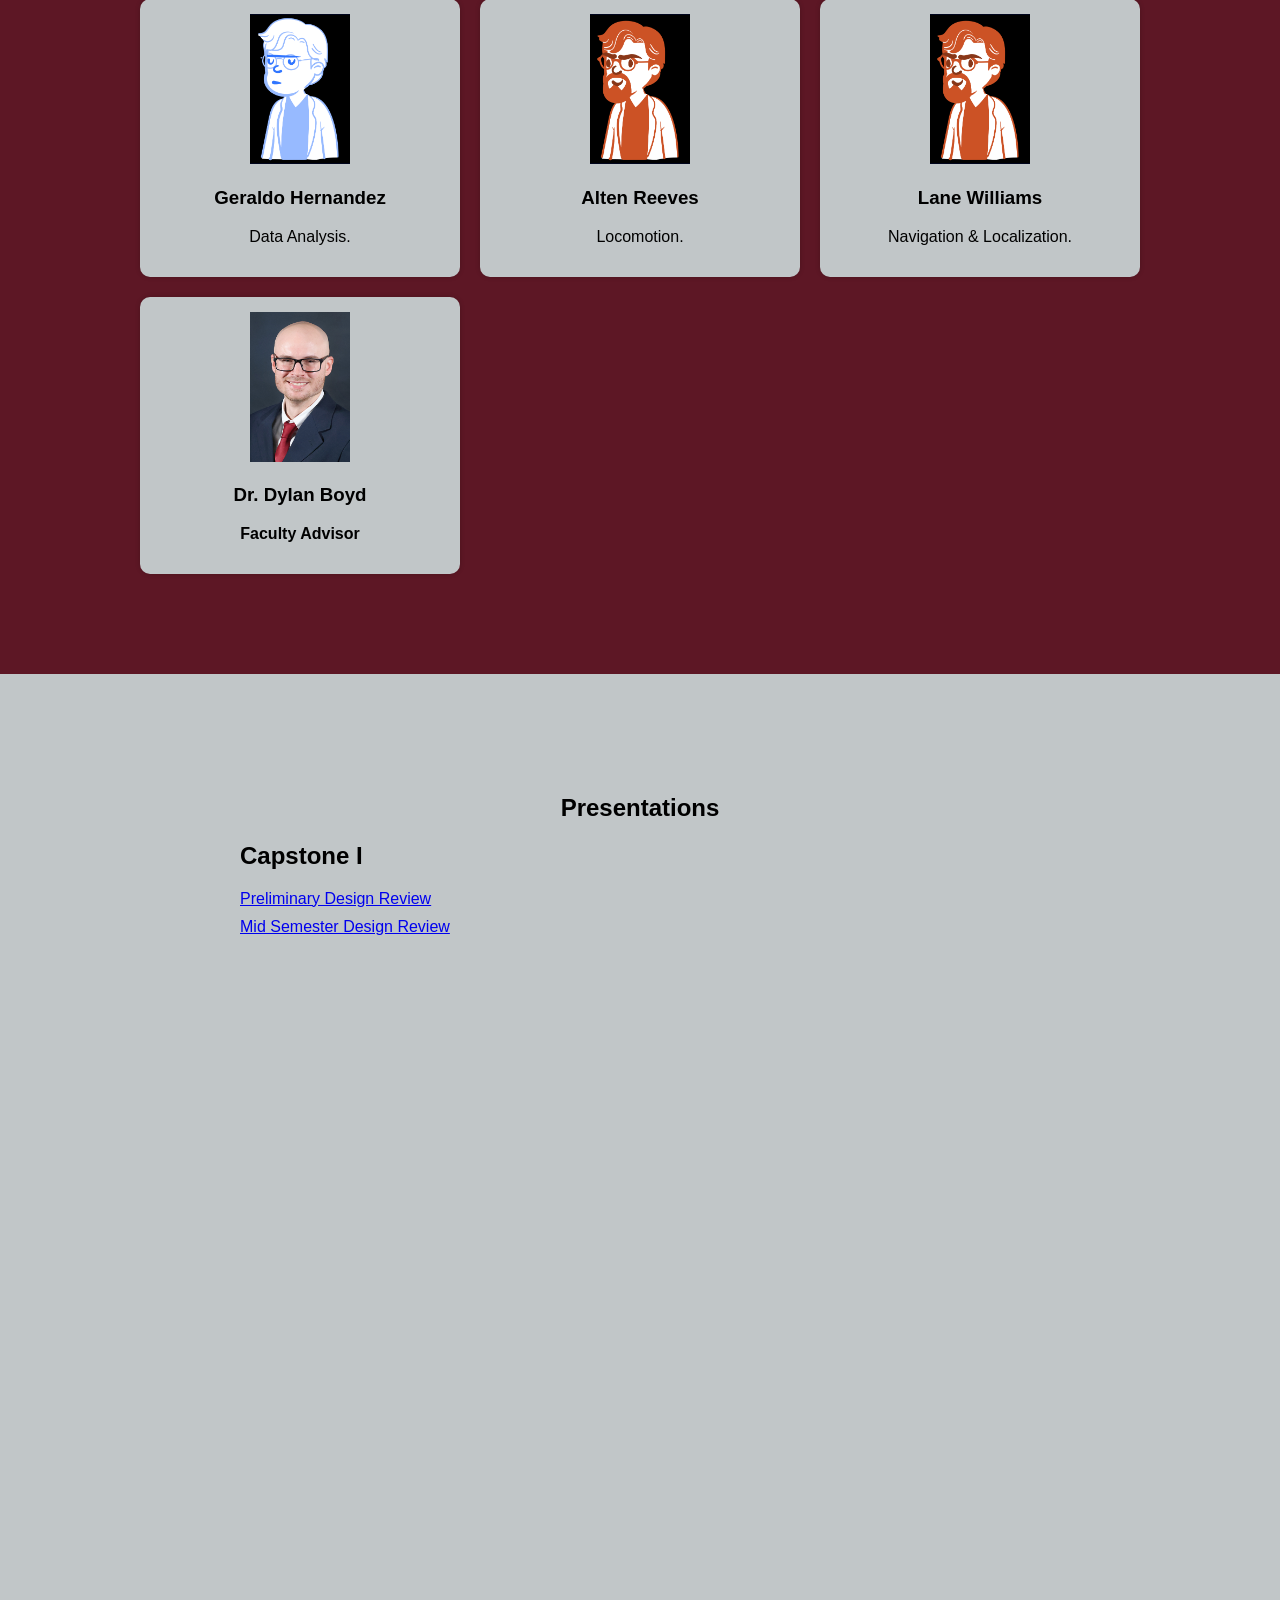
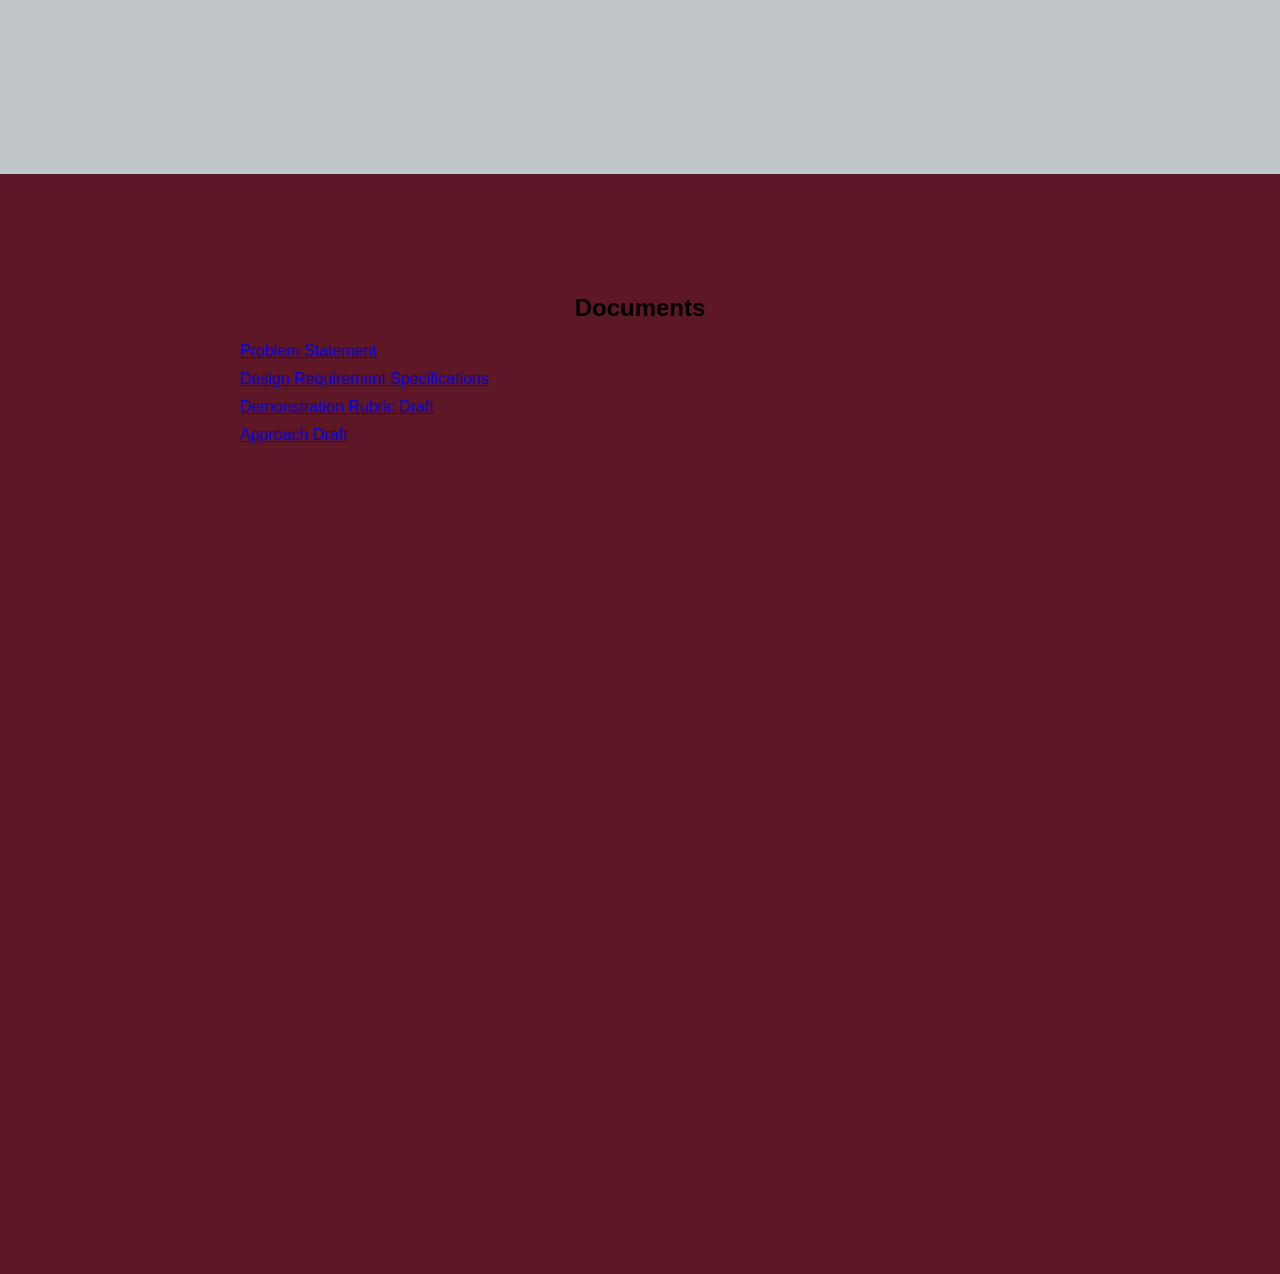
==== commit 2275c7a3: "Update Forest_Buddy.html" ====
--- a/Forest_Buddy.html
+++ b/Forest_Buddy.html
@@ -321,6 +321,7 @@
                 <li><a href="src/documents/ForestBuddy_ProblemStatement_Final" download target="_blank">Problem Statement</a></li>
                 <li><a href="src/documents/ForestBuddy_DesignRequirementSpecifications_Final.pdf" download target="_blank">Design Requirement Specifications</a></li>
                 <li><a href="src/documents/ForestBuddy_DemoRubric_draft.pdf" download target="_blank">Demonstration Rubric Draft</a></li>
+                <li><a href="src/documents/ForestBuddy_Approach_draft.pdf" download target="_blank">Approach Draft</a></li>
 
             </ul>
         </div>
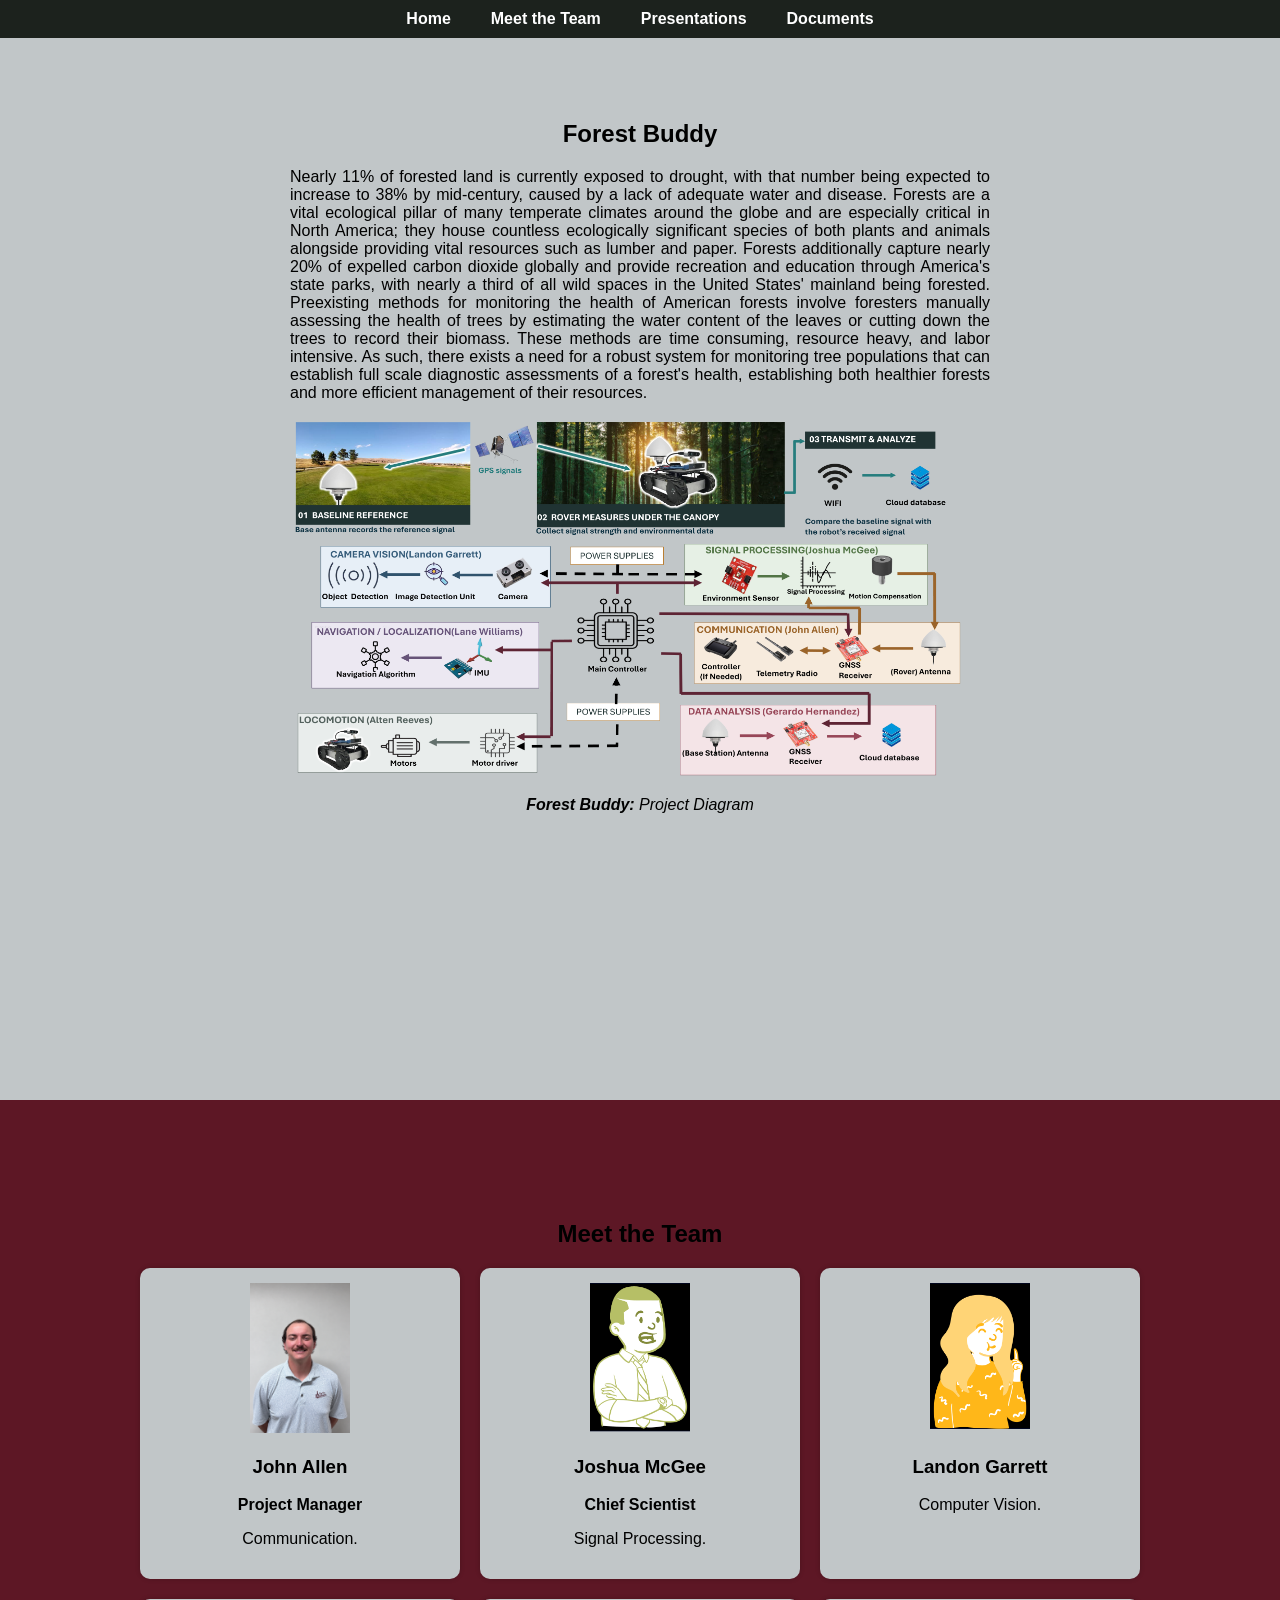
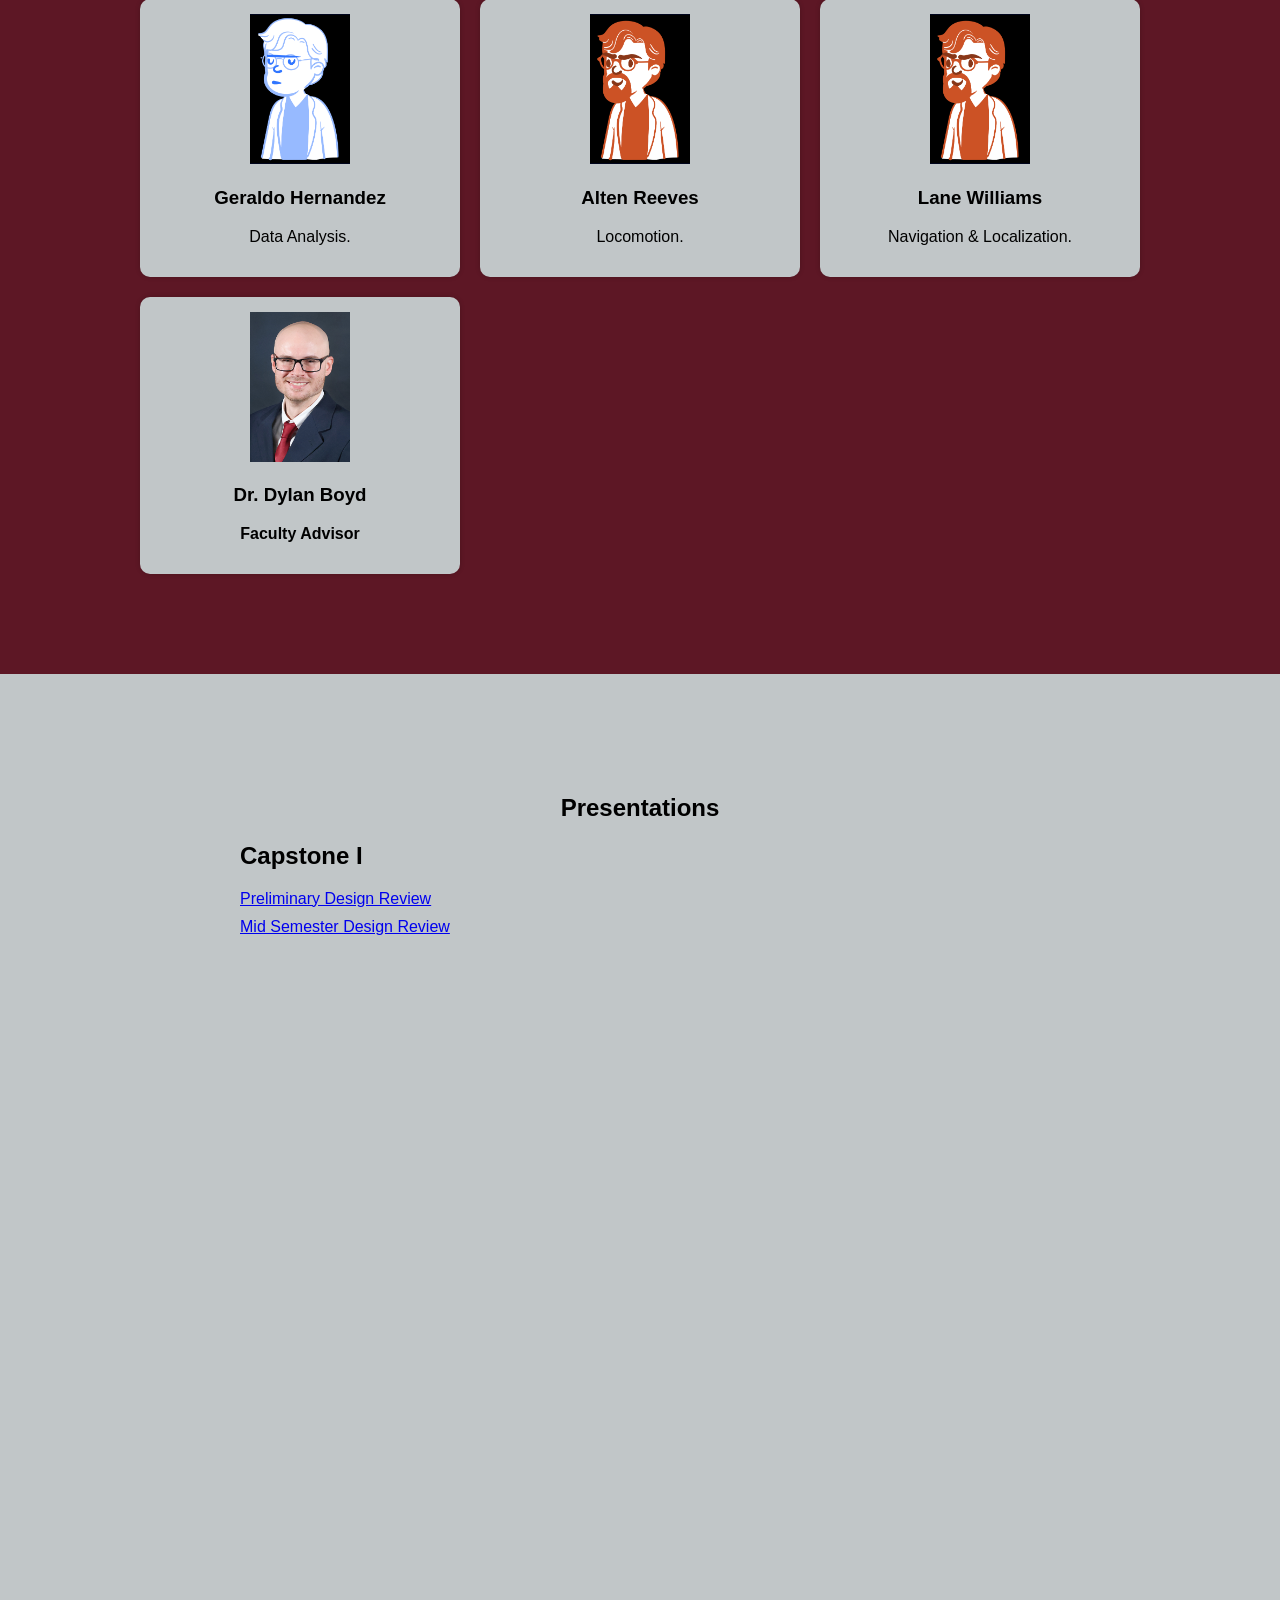
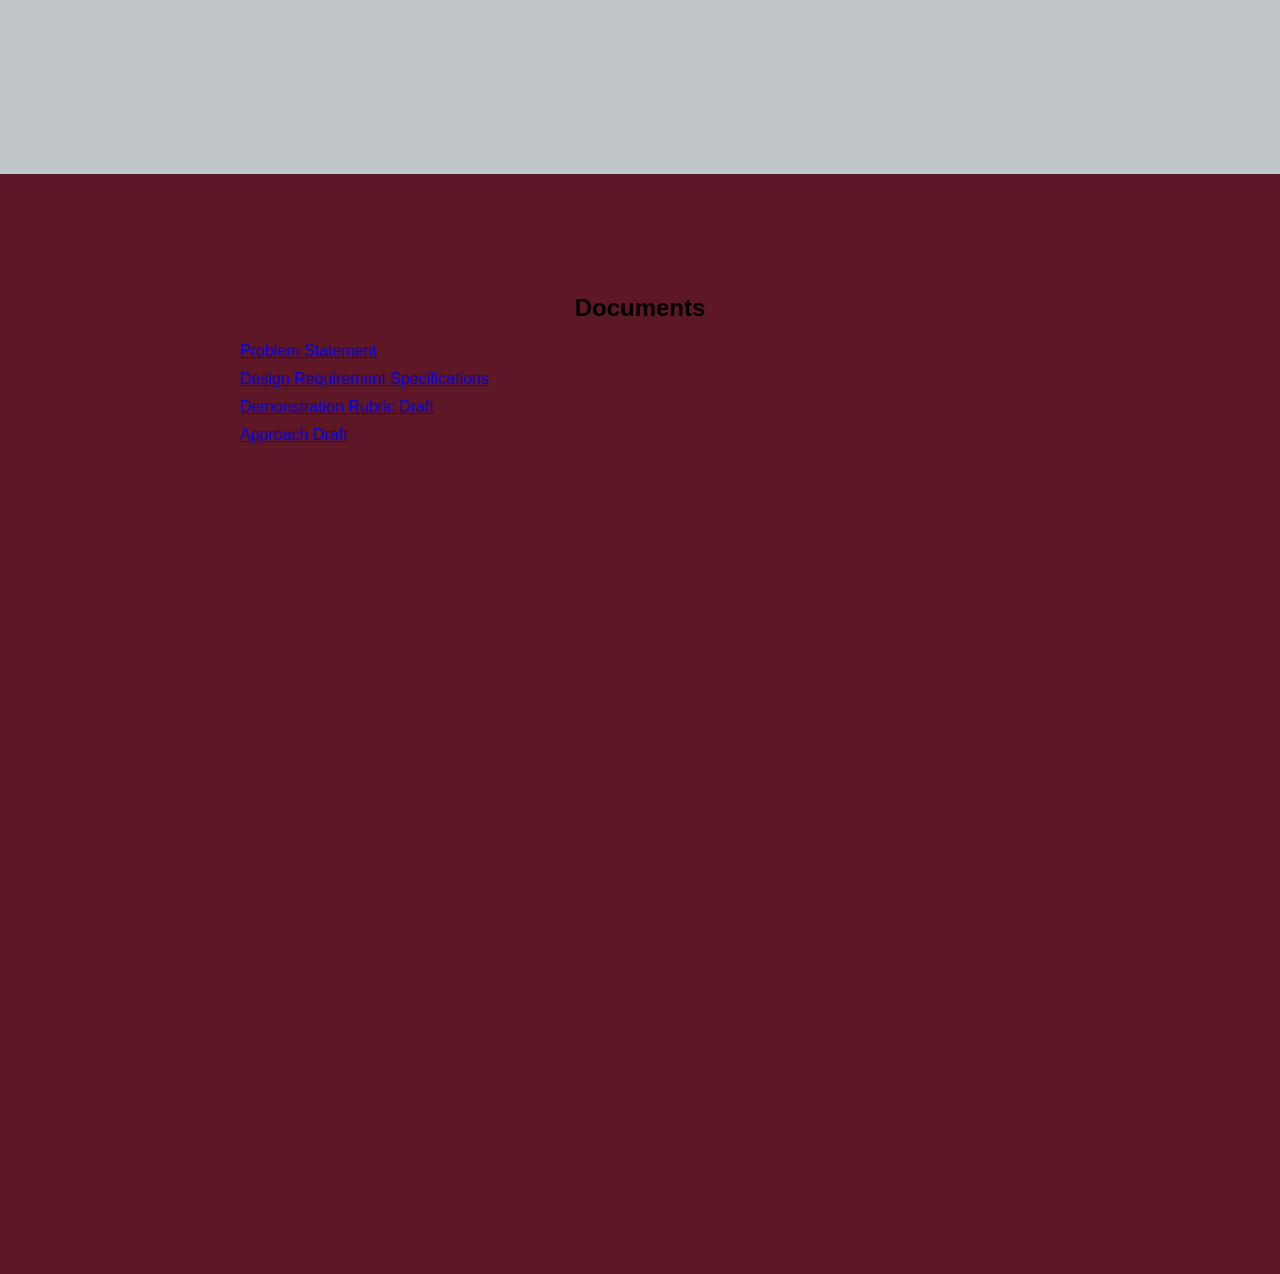
==== commit 037a3adf: "Update Forest_Buddy.html" ====
--- a/Forest_Buddy.html
+++ b/Forest_Buddy.html
@@ -194,7 +194,7 @@
          Copy/paste this block to add more members -->
             <div class="team-member">
                 <!-- Replace image -->
-                <img src="src/images/Chris Striker.png" alt="Member">
+                <img src="src/images/Forest Buddy MSDR Picture.png" alt="Member">
 
                 <!-- Replace name -->
                 <h3>John Allen</h3>
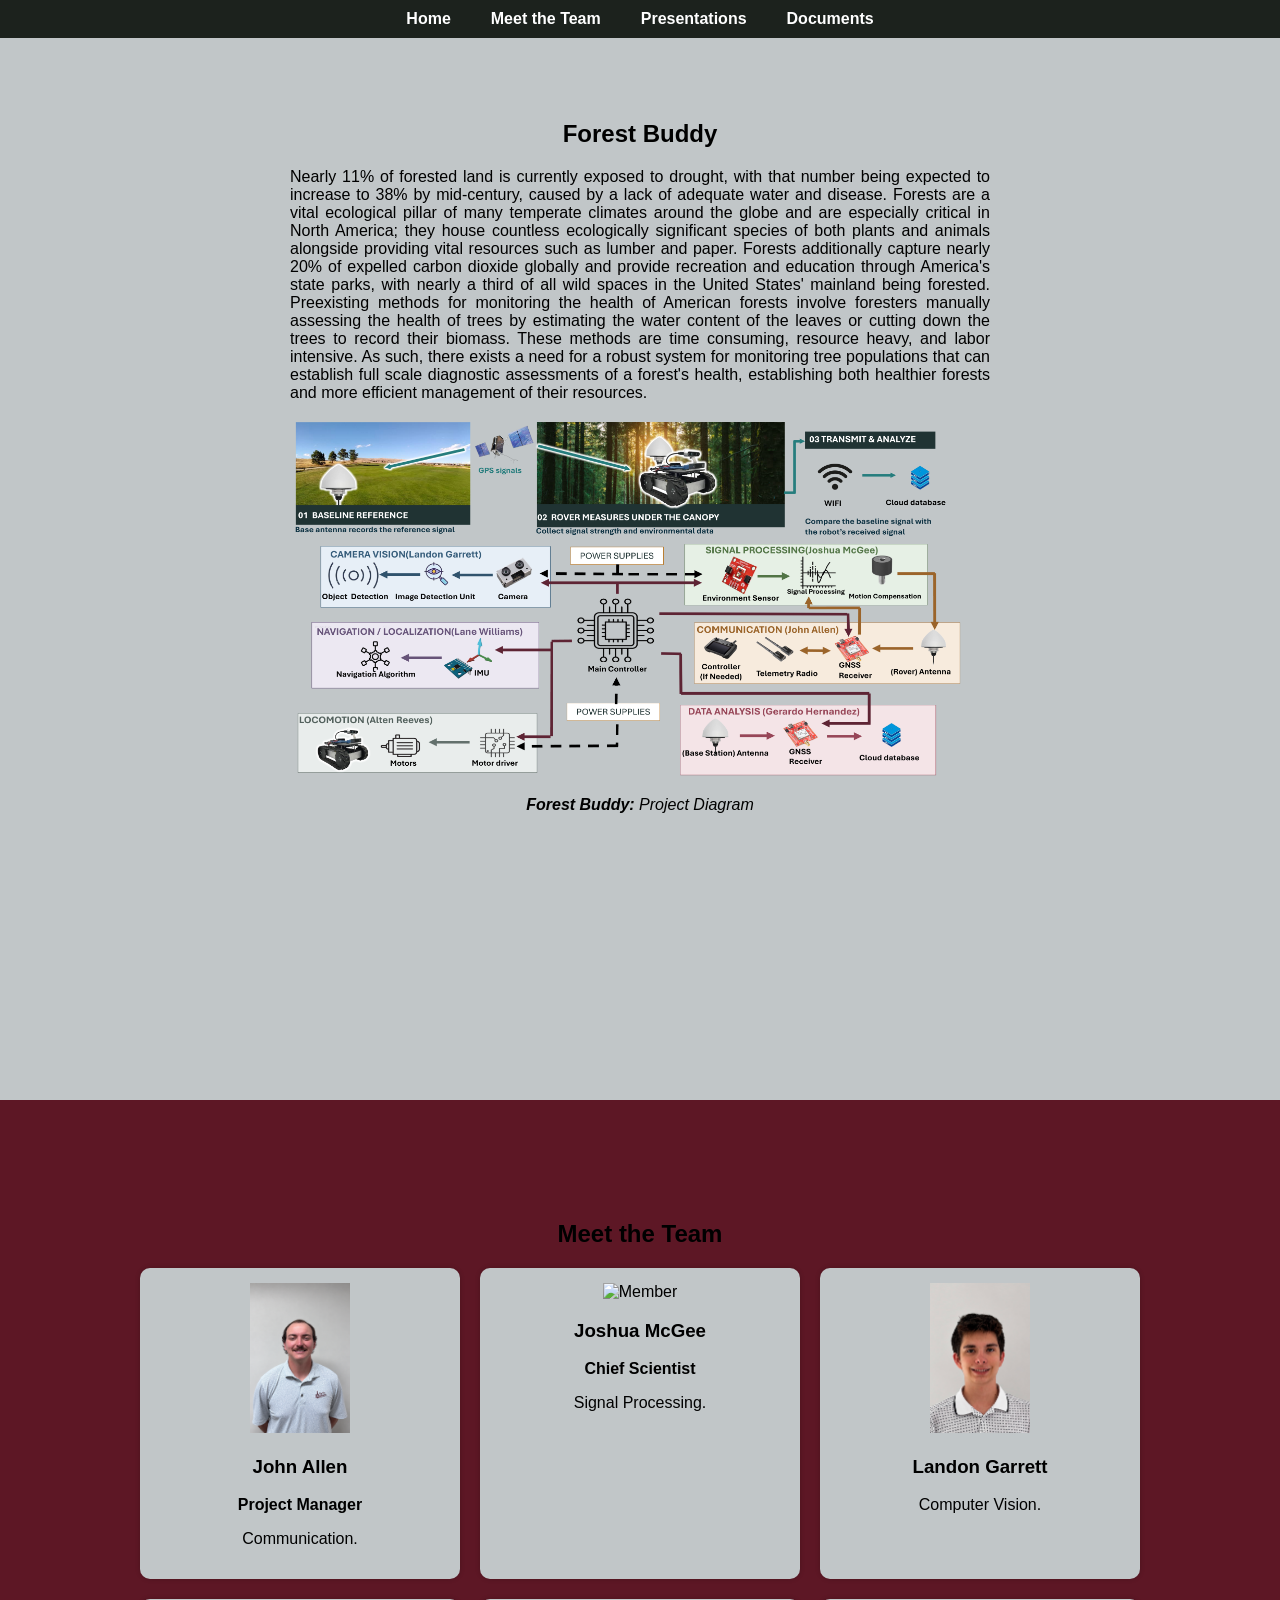
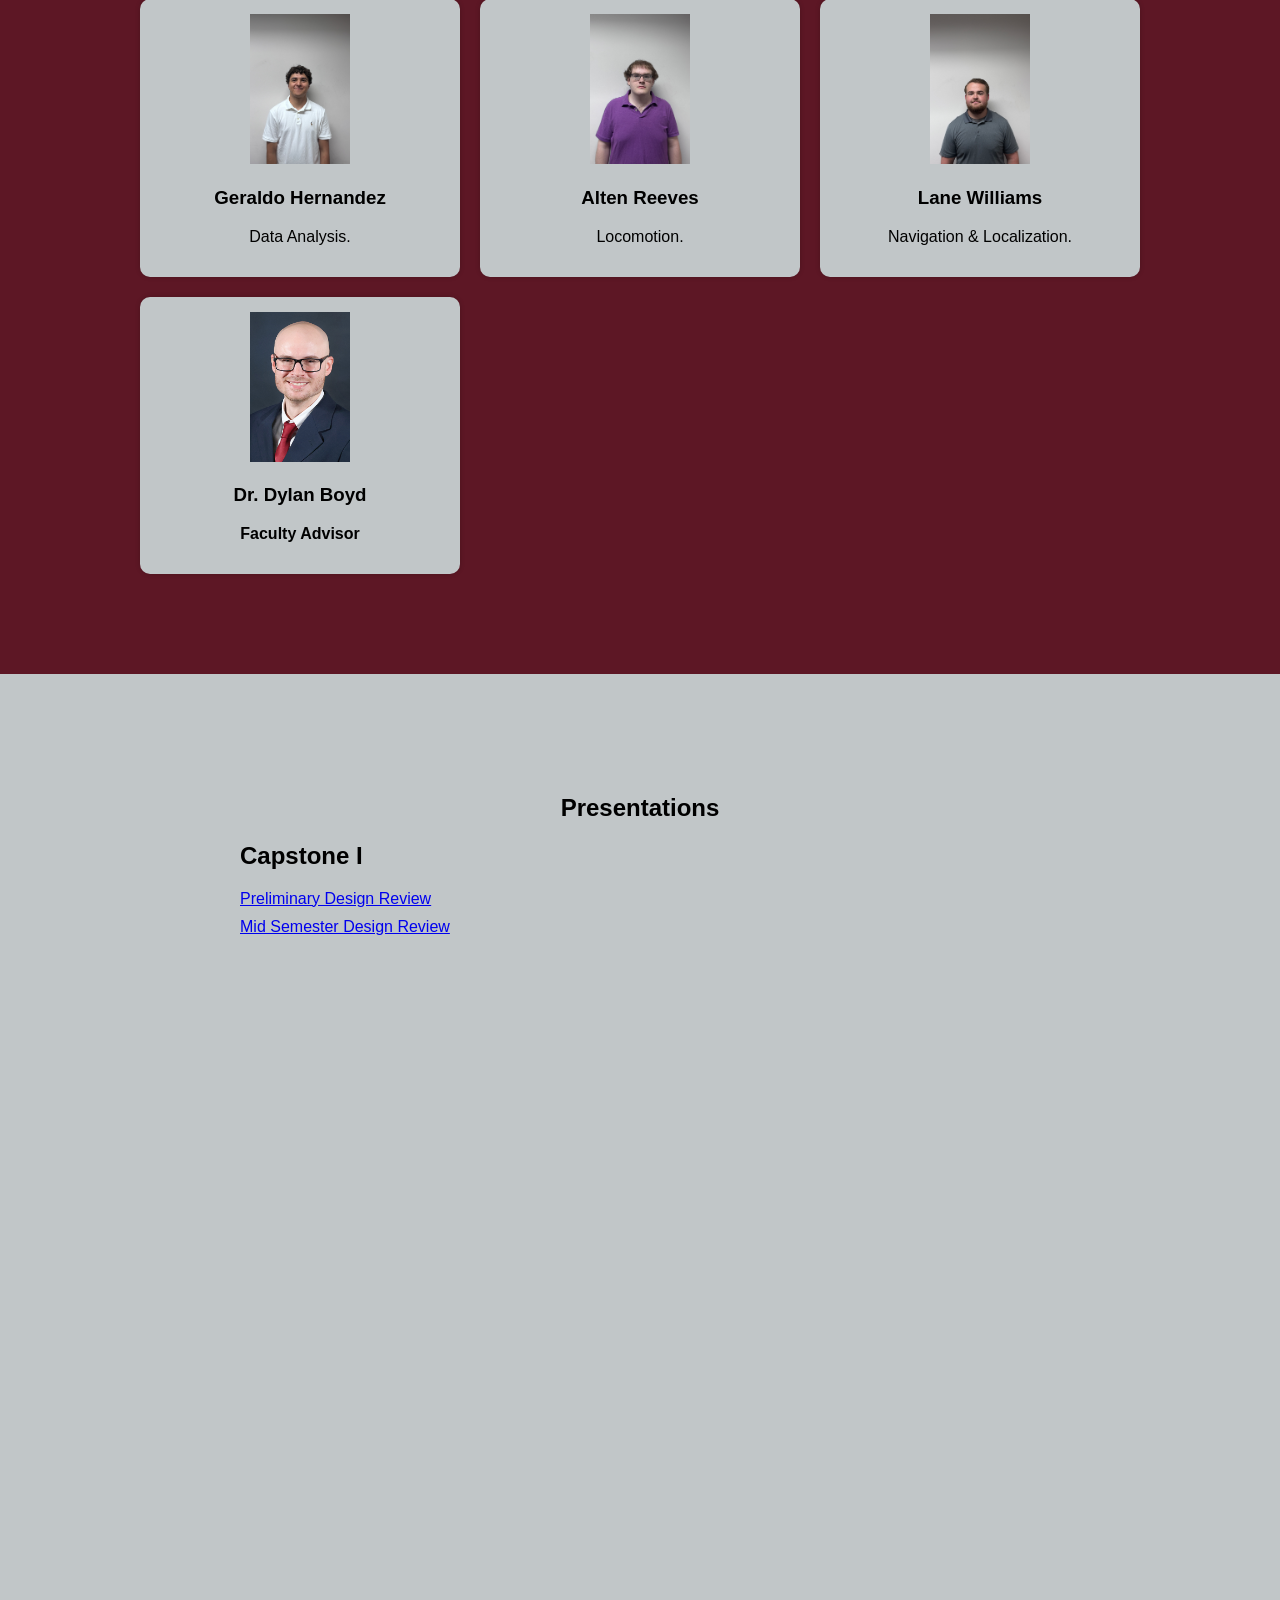
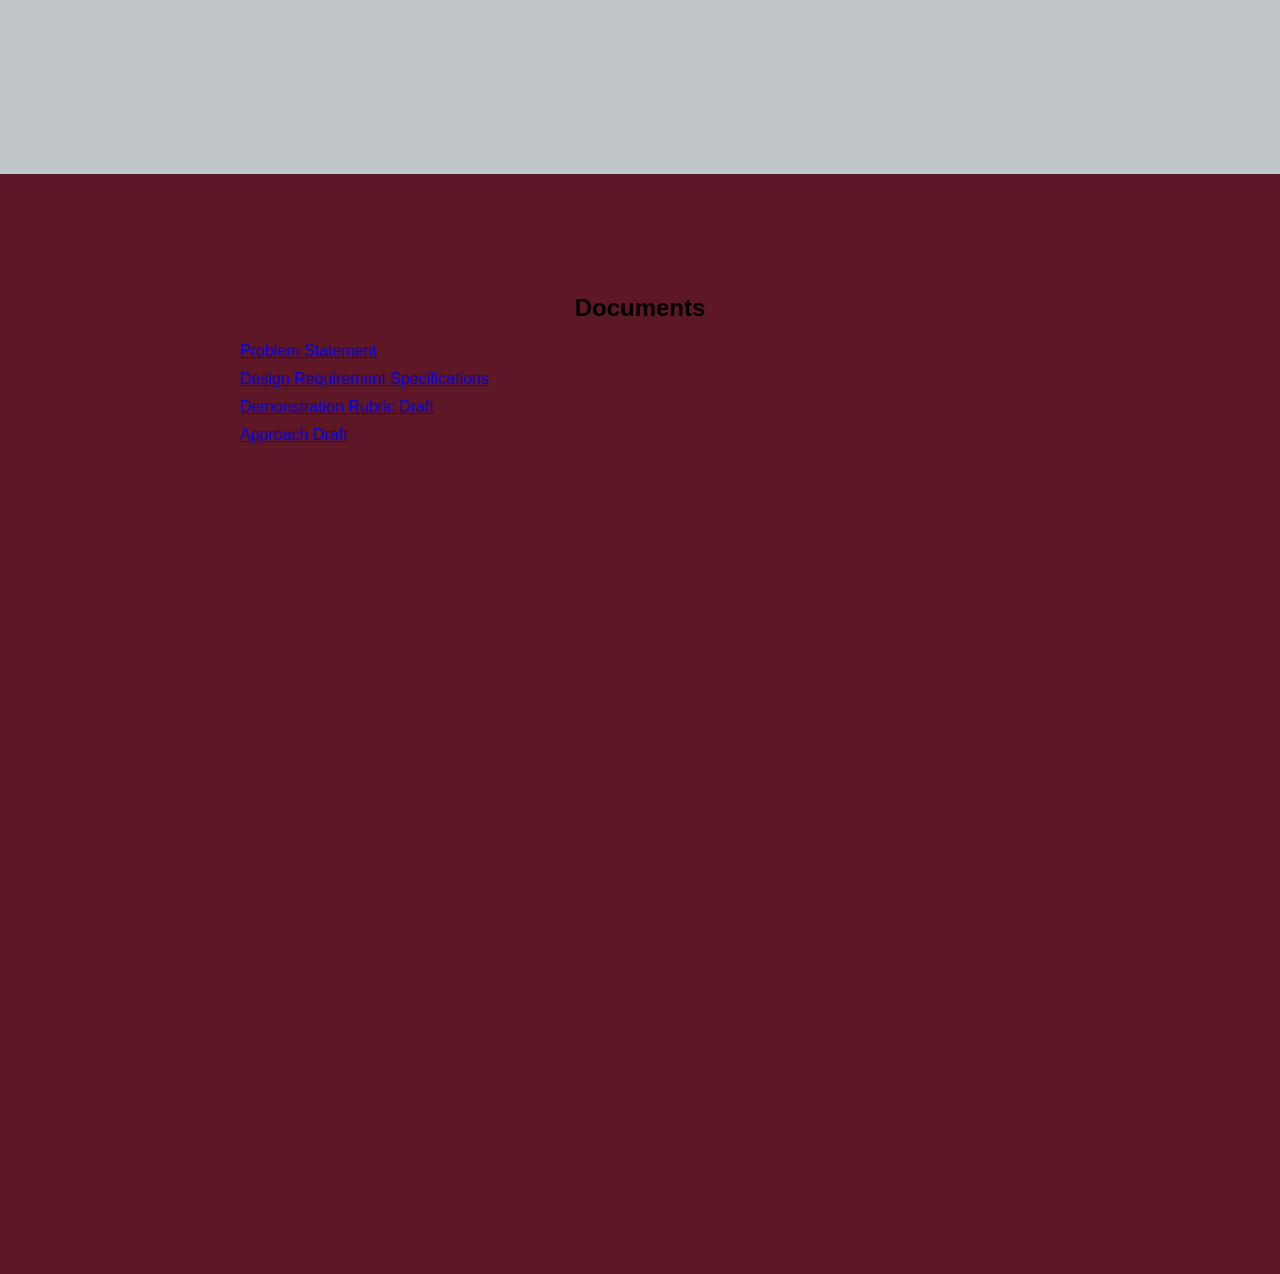
==== commit 59c73b3a: "Update Forest_Buddy.html" ====
--- a/Forest_Buddy.html
+++ b/Forest_Buddy.html
@@ -211,7 +211,7 @@
             <div class="team-member">
                 <!-- Replace image -->
                 
-                <img src="src/images/Harold Johnston.png" alt="Member">
+                <img src="src/images/Joshua Mcgee.jpeg" alt="Member">
 
                 <!-- Replace name -->
                 <h3>Joshua McGee</h3>
@@ -224,7 +224,7 @@
             </div>
             <div class="team-member">
                 <!-- Replace image -->
-                <img src="src/images/Alma McLeod.png" alt="Member">
+                <img src="src/images/Landon Garrett.jpeg" alt="Member">
 
                 <!-- Replace name -->
                 <h3>Landon Garrett</h3>
@@ -235,7 +235,7 @@
 
             <div class="team-member">
                 <!-- Replace image -->
-                <img src="src/images/Braxton Jackson.png" alt="Member">
+                <img src="src/images/Gerardo Hernandez.jpeg" alt="Member">
 
                 <!-- Replace name -->
                 <h3>Geraldo Hernandez</h3>
@@ -246,7 +246,7 @@
 
             <div class="team-member">
                 <!-- Replace image -->
-                <img src="src/images/Jaxton Brackson.png" alt="Member">
+                <img src="src/images/Alten Reeves.jpeg" alt="Member">
 
                 <!-- Replace name -->
                 <h3>Alten Reeves</h3>
@@ -257,7 +257,7 @@
 
             <div class="team-member">
                 <!-- Replace image -->
-                <img src="src/images/Jaxton Brackson.png" alt="Member">
+                <img src="src/images/Lane Williams.jpeg" alt="Member">
 
                 <!-- Replace name -->
                 <h3>Lane Williams</h3>
